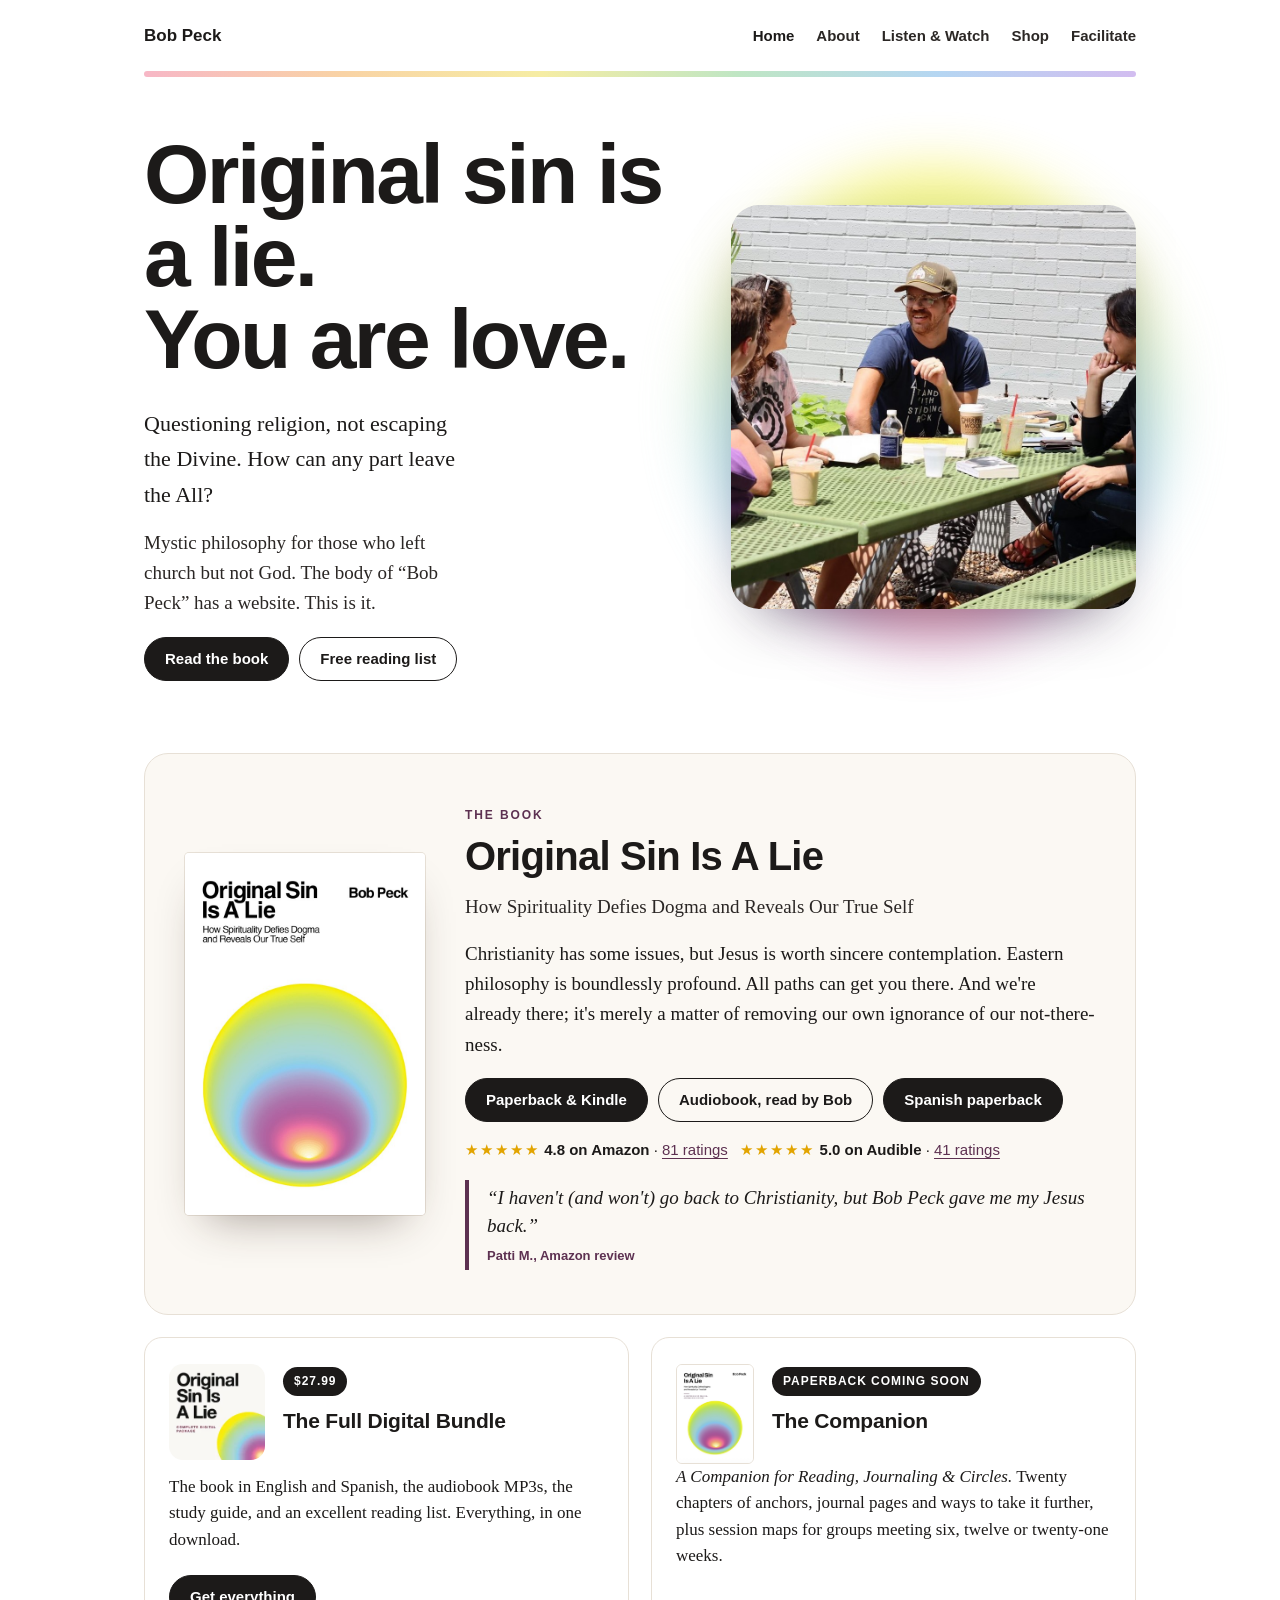
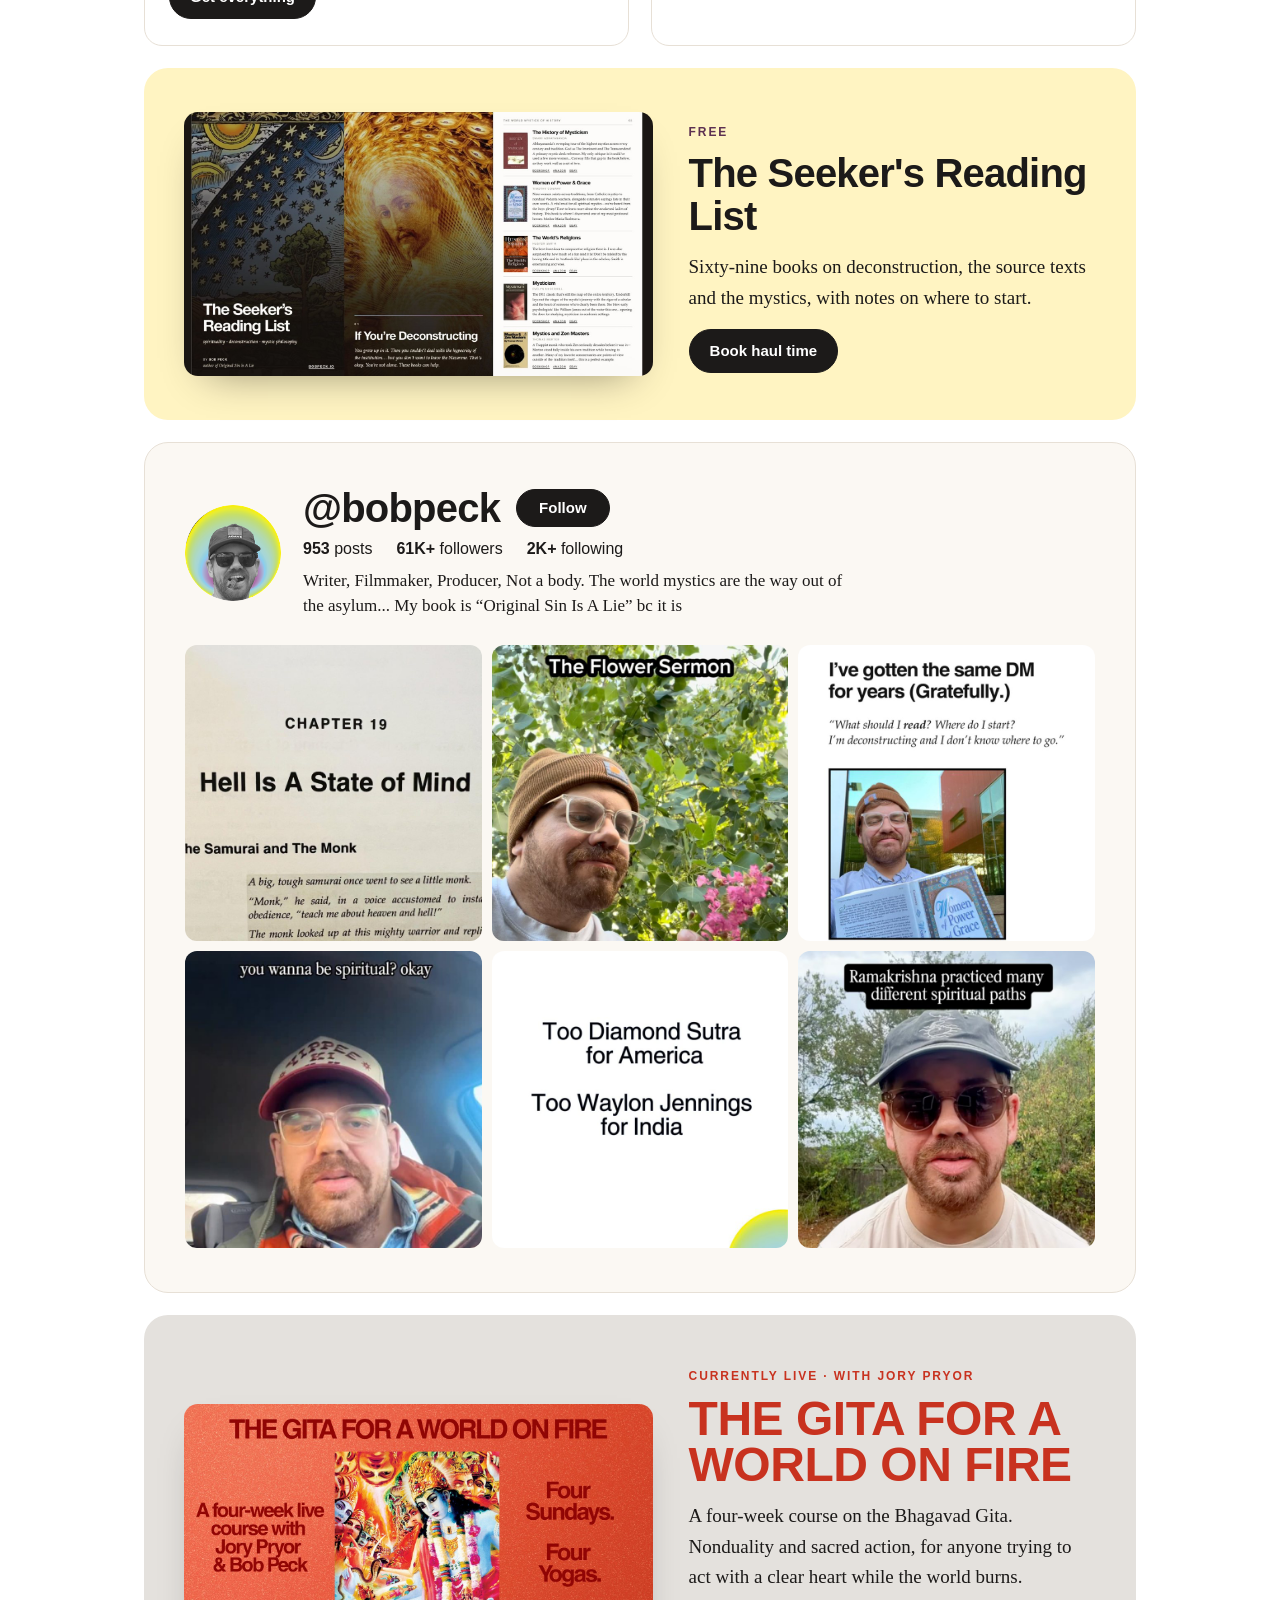
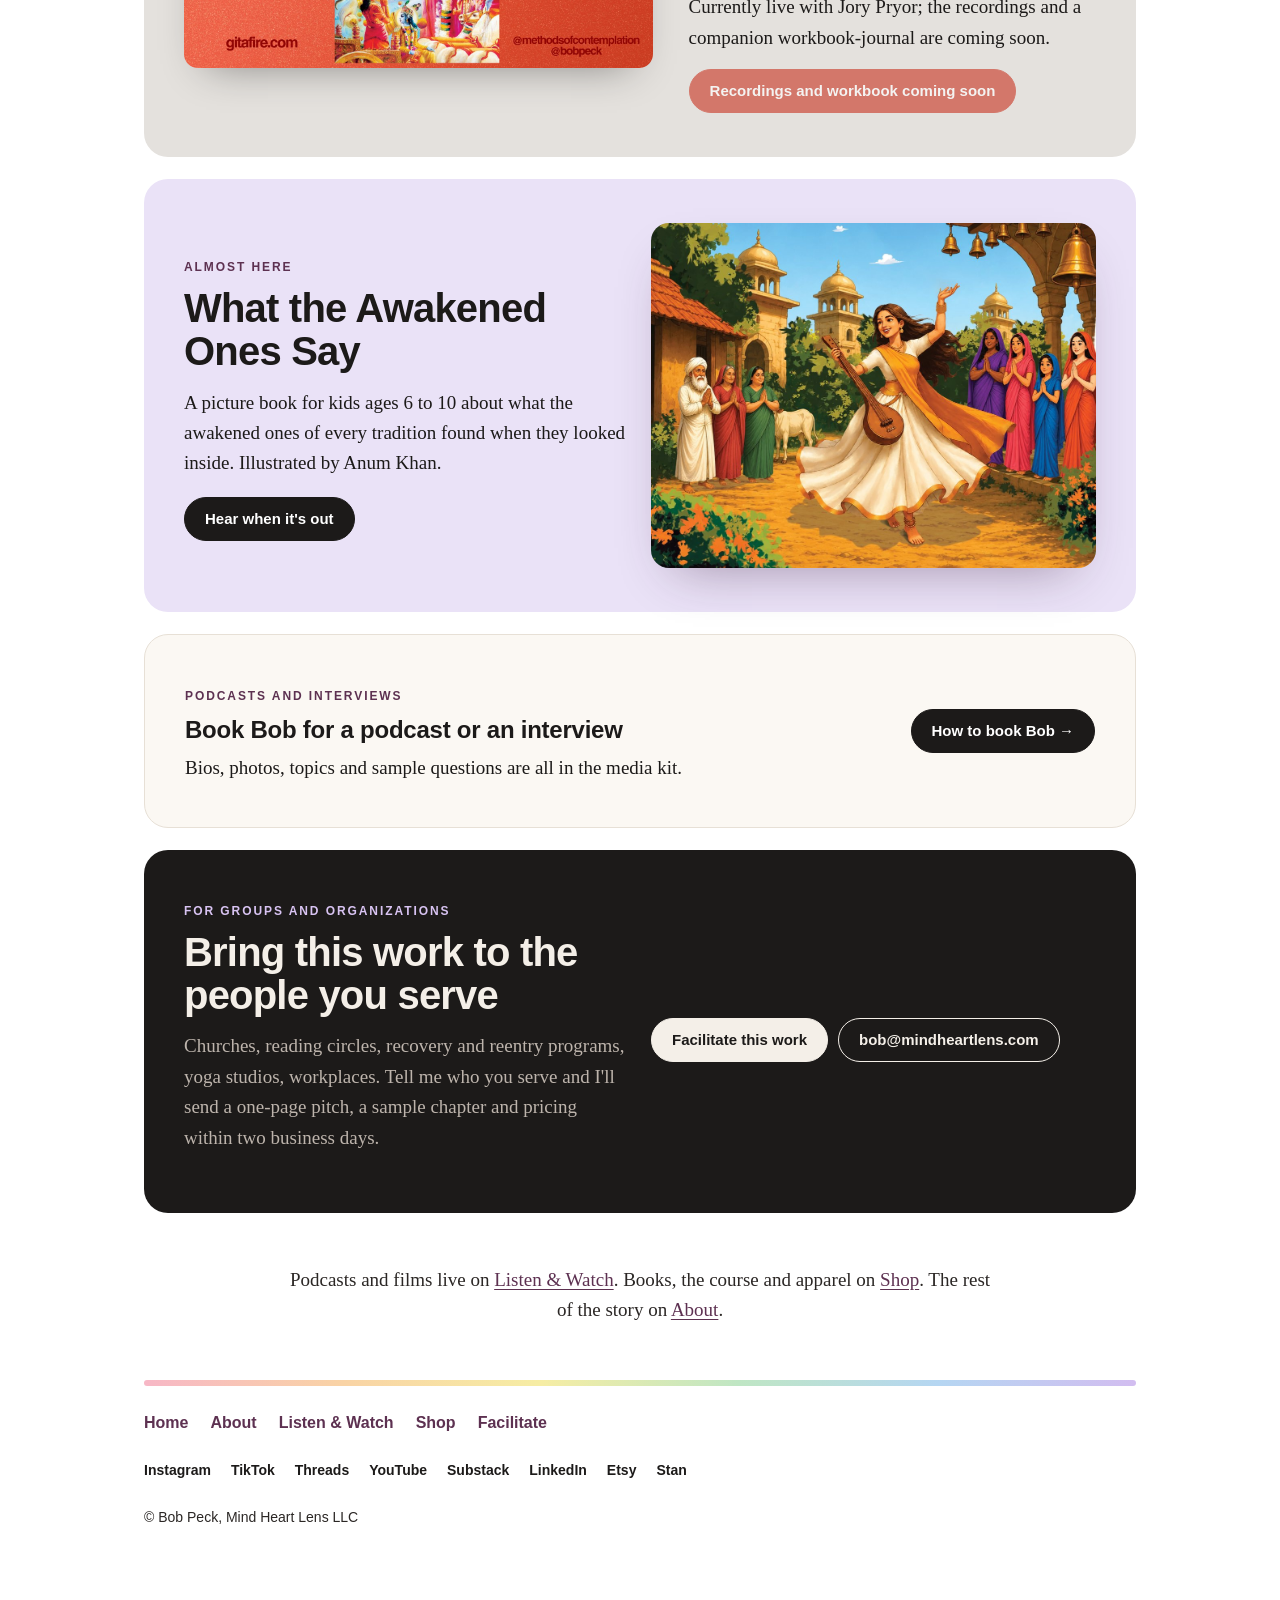
==== index.html @ 0c5ed05b "Add files via upload" ====
<!doctype html>
<html lang="en">
<head>
<meta charset="utf-8">
<meta name="viewport" content="width=device-width, initial-scale=1">
<title>Bob Peck · Writer, filmmaker, mystic philosophy</title>
<meta name="description" content="Bob Peck is a writer, filmmaker and producer focusing on mystic spirituality. Author of Original Sin Is A Lie, plus documentaries, podcasts and a Gita course.">
<meta property="og:type" content="website">
<meta property="og:site_name" content="Bob Peck">
<meta property="og:title" content="Bob Peck · Writer and filmmaker on mystic spirituality">
<meta property="og:description" content="Original sin is a lie. You are love. Author of Original Sin Is A Lie, plus documentaries and podcasts on mystic spirituality.">
<meta property="og:url" content="https://bobpeck.io/">
<meta property="og:image" content="https://bobpeck.io/images/share-card.jpg">
<meta property="og:image:width" content="1200">
<meta property="og:image:height" content="630">
<meta name="twitter:card" content="summary_large_image">
<meta name="theme-color" content="#FFFFFF">
<link rel="icon" href="images/bob.png">
<link rel="stylesheet" href="style.css">
</head>
<body>

<header class="wrap">
  <nav class="nav">
    <a class="brand" href="./">Bob Peck</a>
    <div class="links">
      <a href="" aria-current="page">Home</a>
      <a href="about/">About</a>
      <a href="listen/">Listen &amp; Watch</a>
      <a href="shop/">Shop</a>
      <a href="facilitate/">Facilitate</a>
    </div>
  </nav>
  <div class="aura"></div>
  <div class="hero">
    <div>
      <h1>Original sin is a lie.<br>You are love.</h1>
      <p class="lede">Questioning religion, not escaping the Divine. How can any part leave the All?</p>
      <p class="muted" style="max-width:34ch">Mystic philosophy for those who left church but not God. The body of &ldquo;Bob Peck&rdquo; has a website. This is it.</p>
      <div class="btns">
        <a class="btn solid" href="#book">Read the book</a>
        <a class="btn" href="https://stan.store/bobpeck/p/the-seekers-reading-list-free">Free reading list</a>
      </div>
    </div>
    <figure class="hero-photo">
      <img src="images/bob-patio.jpg" alt="Bob Peck leading a book discussion at an outdoor patio table in Austin">
    </figure>
  </div>
</header>

<main class="wrap">

  <section class="band paper" id="book">
    <div class="split">
      <img class="bookcover" src="images/osial-cover.jpg" alt="Original Sin Is A Lie by Bob Peck, cover">
      <div>
        <span class="label">The book</span>
        <h2>Original Sin Is A Lie</h2>
        <p class="muted">How Spirituality Defies Dogma and Reveals Our True Self</p>
        <p>Christianity has some issues, but Jesus is worth sincere contemplation. Eastern philosophy is boundlessly profound. All paths can get you there. And we're already there; it's merely a matter of removing our own ignorance of our not-there-ness.</p>
        <div class="btns">
          <a class="btn solid" href="https://amzn.to/3WFtHKr">Paperback &amp; Kindle</a>
          <a class="btn" href="https://www.audible.com/pd/Original-Sin-Is-A-Lie-Audiobook/B0BF735TSJ">Audiobook, read by Bob</a>
          <a class="btn solid" href="https://www.amazon.com/dp/B0DRSF41FK">Spanish paperback</a>
        </div>
        <p class="rating"><span class="stars">★★★★★</span> <strong>4.8 on Amazon</strong> · <a href="https://www.amazon.com/product-reviews/B0BCD1YBG8">81 ratings</a> &nbsp; <span class="stars">★★★★★</span> <strong>5.0 on Audible</strong> · <a href="https://www.audible.com/pd/Original-Sin-Is-A-Lie-Audiobook/B0BF735TSJ">41 ratings</a></p>
        <blockquote class="pull">“I haven't (and won't) go back to Christianity, but Bob Peck gave me my Jesus back.”<cite>Patti M., Amazon review</cite></blockquote>
      </div>
    </div>
  </section>

  <section class="grid2" id="go-deeper">
    <div class="card">
      <div class="row">
        <img class="thumb" src="images/bundle.png" alt="">
        <div>
          <span class="tag">$27.99</span>
          <h3>The Full Digital Bundle</h3>
        </div>
      </div>
      <p style="margin-top:14px">The book in English and Spanish, the audiobook MP3s, the study guide, and an excellent reading list. Everything, in one download.</p>
      <div class="btns">
        <a class="btn solid" href="https://stan.store/bobpeck/p/original-sin-is-a-lie-the-full-digital-bundle">Get everything</a>
      </div>
    </div>
    <div class="card">
      <div class="row">
        <img class="thumb" src="images/companion-cover.jpg" alt="Original Sin Is A Lie: A Companion for Reading, Journaling and Circles, cover" style="object-fit:contain;background:#fff;border:1px solid var(--line);width:78px;height:100px;border-radius:6px">
        <div>
          <span class="tag">Paperback coming soon</span>
          <h3>The Companion</h3>
        </div>
      </div>
      <p><em>A Companion for Reading, Journaling &amp; Circles.</em> Twenty chapters of anchors, journal pages and ways to take it further, plus session maps for groups meeting six, twelve or twenty-one weeks.</p>
    </div>
  </section>

  <section class="band yellow" id="free">
    <div class="feature-split">
      <img class="wide-art" src="images/seekers-wide.jpg" alt="Pages from The Seeker's Reading List">
      <div>
        <span class="label">Free</span>
        <h2>The Seeker's Reading List</h2>
        <p>Sixty-nine books on deconstruction, the source texts and the mystics, with notes on where to start.</p>
        <div class="btns" style="margin-top:6px">
          <a class="btn solid" href="https://stan.store/bobpeck/p/the-seekers-reading-list-free">Book haul time</a>
        </div>
      </div>
    </div>
  </section>

  <section class="band paper" id="instagram">
    <div class="ig-head">
      <img class="ig-avatar" src="images/bob-avatar-sm.png" width="96" height="96" alt="Bob Peck's profile picture">
      <div class="ig-info">
        <div class="ig-top">
          <h2>@bobpeck</h2>
          <a class="btn solid" href="https://www.instagram.com/bobpeck" target="_blank" rel="noopener">Follow</a>
        </div>
        <p class="ig-stats"><span><b>953</b> posts</span><span><b>61K+</b> followers</span><span><b>2K+</b> following</span></p>
        <p class="ig-bio">Writer, Filmmaker, Producer, Not a body. The world mystics are the way out of the asylum... My book is &ldquo;Original Sin Is A Lie&rdquo; bc it is</p>
      </div>
    </div>
    <div class="ig-grid">
      <a class="ig-tile" href="https://www.instagram.com/bobpeck/p/C2myuXBNy2j/" target="_blank" rel="noopener"><img src="images/ig-1-hell-state-of-mind.jpg" width="720" height="720" loading="lazy" alt="Chapter 19, Hell Is A State of Mind: the samurai and the monk"></a>
      <a class="ig-tile" href="https://www.instagram.com/bobpeck/reel/Dbn4ELRu6BR/" target="_blank" rel="noopener"><img src="images/ig-2-flower-sermon.jpg" width="720" height="720" loading="lazy" alt="The Flower Sermon, a reel by Bob Peck"></a>
      <a class="ig-tile" href="https://www.instagram.com/bobpeck/p/Ddb1aMMlPTD/" target="_blank" rel="noopener"><img src="images/ig-3-same-dm.jpg" width="720" height="720" loading="lazy" alt="I've gotten the same DM for years: what should I read?"></a>
      <a class="ig-tile" href="https://www.instagram.com/bobpeck/reel/DUELQ3NDqFl/" target="_blank" rel="noopener"><img src="images/ig-4-wanna-be-spiritual.jpg" width="720" height="720" loading="lazy" alt="You wanna be spiritual? Okay, a reel by Bob Peck"></a>
      <a class="ig-tile" href="https://www.instagram.com/bobpeck/p/DYcddXbjRBv/" target="_blank" rel="noopener"><img src="images/ig-5-diamond-sutra.jpg" width="720" height="720" loading="lazy" alt="Too Diamond Sutra for America, too Waylon Jennings for India"></a>
      <a class="ig-tile" href="https://www.instagram.com/bobpeck/reel/Ddjb8rBO34I/" target="_blank" rel="noopener"><img src="images/ig-6-ramakrishna.jpg" width="720" height="720" loading="lazy" alt="Ramakrishna practiced many different spiritual paths"></a>
    </div>
  </section>

  <section class="band gita" id="gita">
    <div class="feature-split">
      <img class="wide-art" src="images/gita-wide.jpg" alt="The Gita for a World on Fire: a four-week live course with Jory Pryor and Bob Peck">
      <div>
        <span class="label">Currently live · with Jory Pryor</span>
        <h2>The Gita for a World on Fire</h2>
        <p>A four-week course on the Bhagavad Gita. Nonduality and sacred action, for anyone trying to act with a clear heart while the world burns. Currently live with Jory Pryor; the recordings and a companion workbook-journal are coming soon.</p>
        <div class="btns" style="margin-top:6px">
          <span class="btn solid" style="cursor:default;opacity:.6">Recordings and workbook coming soon</span>
        </div>
      </div>
    </div>
  </section>

  <section class="band lavender" id="next">
    <div class="grid2" style="align-items:center">
      <div>
        <span class="label">Almost here</span>
        <h2>What the Awakened Ones Say</h2>
        <p>A picture book for kids ages 6 to 10 about what the awakened ones of every tradition found when they looked inside. Illustrated by Anum Khan.</p>
        <div class="btns">
          <a class="btn solid" href="https://bobpeck.substack.com">Hear when it's out</a>
        </div>
      </div>
      <figure class="book-art"><img src="images/mirabai.jpg" alt="Illustration of the mystic poet Mirabai dancing with her tanpura as villagers look on" loading="lazy"></figure>
    </div>
  </section>




  <section class="band paper" id="book-bob">
    <div class="row" style="justify-content:space-between;align-items:center;flex-wrap:wrap;gap:18px">
      <div style="flex:1;min-width:240px">
        <span class="label">Podcasts and interviews</span>
        <h3 style="font-size:24px">Book Bob for a podcast or an interview</h3>
        <p style="margin:0">Bios, photos, topics and sample questions are all in the media kit.</p>
      </div>
      <a class="btn solid" href="media-kit/" style="margin:0">How to book Bob &rarr;</a>
    </div>
  </section>

  <section class="band ink" id="license">
    <div class="grid2" style="align-items:center">
      <div>
        <span class="label">For groups and organizations</span>
        <h2>Bring this work to the people you serve</h2>
        <p class="muted">Churches, reading circles, recovery and reentry programs, yoga studios, workplaces. Tell me who you serve and I'll send a one-page pitch, a sample chapter and pricing within two business days.</p>
      </div>
      <div class="btns" style="justify-content:flex-start">
        <a class="btn solid" href="facilitate/">Facilitate this work</a>
        <a class="btn" href="mailto:bob@mindheartlens.com">bob@mindheartlens.com</a>
      </div>
    </div>
  </section>

  <section class="wrap narrow" style="text-align:center;padding:30px 0 10px">
    <p class="muted" style="margin:0">Podcasts and films live on <a href="listen/">Listen &amp; Watch</a>. Books, the course and apparel on <a href="shop/">Shop</a>. The rest of the story on <a href="about/">About</a>.</p>
  </section>

</main>

<footer class="wrap foot">
  <div class="aura"></div>
  <nav class="footnav">
    <a href="./">Home</a>
    <a href="about/">About</a>
    <a href="listen/">Listen &amp; Watch</a>
    <a href="shop/">Shop</a>
    <a href="facilitate/">Facilitate</a>
  </nav>
  <div class="social">
    <a href="https://www.instagram.com/bobpeck">Instagram</a>
    <a href="https://www.tiktok.com/@iambobpeck">TikTok</a>
    <a href="https://www.threads.net/@bobpeck">Threads</a>
    <a href="https://youtube.com/@iambobpeck">YouTube</a>
    <a href="https://bobpeck.substack.com">Substack</a>
    <a href="https://linkedin.com/in/bobpeckiv">LinkedIn</a>
    <a href="https://www.etsy.com/shop/KarmicReliefShop">Etsy</a>
    <a href="https://stan.store/bobpeck">Stan</a>
  </div>
  <p>© Bob Peck, Mind Heart Lens LLC</p>
</footer>

</body>
</html>
---- style.css ----
:root{
  --white:#FFFFFF;
  --paper:#FBF8F3;
  --ink:#1C1A19;
  --soft:#2B2725;
  --line:#E7E0D6;
  --plum:#5D3151;
  --yellow:#FFF4C2;
  --seafoam:#DDF3EE;
  --blue:#DCE8FB;
  --blush:#FBE3EE;
  --lavender:#EAE2F7;
  --aura:linear-gradient(90deg,#F7B7C6 0%,#F9D3A5 20%,#F6EDA4 40%,#BFE6C4 60%,#B5D6F2 80%,#D2BDF0 100%);
  --sans:"Helvetica Neue",Helvetica,Arial,sans-serif;
  --serif:Palatino,"Palatino Linotype","Book Antiqua",Georgia,serif;
}
*{box-sizing:border-box}
html{-webkit-text-size-adjust:100%}
body{margin:0;background:var(--white);color:var(--ink);font-family:var(--serif);font-size:19px;line-height:1.6}
img{max-width:100%;display:block}
a{color:var(--plum);text-underline-offset:3px;text-decoration-thickness:1px}
a:hover{text-decoration-thickness:2px}
h1,h2,h3,.label,.btn,.nav,.foot{font-family:var(--sans)}
h1{font-weight:700;font-size:clamp(44px,10vw,84px);line-height:.98;letter-spacing:-.03em;margin:0}
h2{font-weight:700;font-size:clamp(28px,5.6vw,40px);line-height:1.08;letter-spacing:-.02em;margin:0 0 14px}
h3{font-weight:700;font-size:21px;line-height:1.2;letter-spacing:-.01em;margin:0 0 8px}
p{margin:0 0 16px}
.label{display:inline-block;font-size:12px;font-weight:700;letter-spacing:.16em;text-transform:uppercase;color:var(--plum);margin-bottom:10px}
.muted{color:var(--soft)}
.small{font-size:15px}
.wrap{max-width:1040px;margin:0 auto;padding-left:24px;padding-right:24px}
.narrow{max-width:720px}

/* nav */
.nav{display:flex;justify-content:space-between;align-items:center;gap:16px;padding-top:22px;padding-bottom:22px;font-size:15px;font-weight:700}
.nav a{color:var(--ink);text-decoration:none}
.nav .links{display:flex;gap:22px;flex-wrap:wrap;justify-content:flex-end}
.nav .links a{color:var(--soft)}
.nav .links a:hover,.nav .links a[aria-current]{color:var(--ink)}
.aura{height:6px;background:var(--aura);border-radius:3px}

/* hero */
.hero{display:grid;grid-template-columns:1.15fr .85fr;gap:40px;align-items:center;padding-top:56px;padding-bottom:72px}
.hero .lede{font-size:22px;margin-top:26px;max-width:30ch}
.orb-wrap{position:relative;width:100%;max-width:420px;aspect-ratio:1;justify-self:center;display:grid;place-items:center}
.orb{position:absolute;inset:0;border-radius:50%;
  background:radial-gradient(circle at 50% 76%,#FFFBEA 0%,#FBD9A0 6%,#EE7FA6 15%,#B262A3 27%,#8FCDEE 43%,#A9DACB 57%,#C9E08E 69%,#F5EC1C 80%);
  box-shadow:inset 0 0 18px 4px #F5EC1C;animation:breathe 9s ease-in-out infinite}
.orb-wrap .me{position:relative;width:62%;border-radius:50%;box-shadow:0 18px 50px -18px rgba(60,20,60,.45)}
@keyframes breathe{0%,100%{transform:scale(1);opacity:.95}50%{transform:scale(1.04);opacity:1}}
@media (prefers-reduced-motion:reduce){.orb{animation:none}}

/* program poster: Gita */
.band.gita{background:#E4E1DD}
.band.gita h2{color:#C8321F;text-transform:uppercase;letter-spacing:-.01em;font-size:clamp(30px,6vw,48px);line-height:.95}
.band.gita .label{color:#C8321F}
.band.gita .btn.solid{background:#C8321F;border-color:#C8321F}
.band.gita .btn.solid:hover{background:#1C1A19;border-color:#1C1A19}
.thumb{width:96px;height:96px;border-radius:14px;flex:none;object-fit:cover}
.row{display:flex;gap:18px;align-items:flex-start}
.poster{width:100%;max-width:220px;border-radius:16px;box-shadow:0 18px 40px -20px rgba(0,0,0,.45)}

/* bands */
.band{border-radius:24px;padding:44px 40px;margin-bottom:22px}
.band.yellow{background:var(--yellow)}
.band.seafoam{background:var(--seafoam)}
.band.blue{background:var(--blue)}
.band.blush{background:var(--blush)}
.band.lavender{background:var(--lavender)}
.band.paper{background:var(--paper);border:1px solid var(--line)}
.band.ink{background:var(--ink);color:#F4EFE8}
.band.ink .label{color:#D8C3F2}
.band.ink a{color:#F4EFE8}
.band.ink .muted{color:#BDB4AC}
section{margin-bottom:22px}

.split{display:grid;grid-template-columns:240px 1fr;gap:40px;align-items:center}
.cover{aspect-ratio:2/3;border-radius:4px 12px 12px 4px;background:var(--white);position:relative;overflow:hidden;padding:22px 18px;display:flex;flex-direction:column;justify-content:space-between;box-shadow:0 22px 44px -22px rgba(50,30,20,.45)}
.cover::before{content:"";position:absolute;width:150%;aspect-ratio:1;left:-25%;top:30%;background:radial-gradient(circle,#FBD7A8 0%,#F6A9C4 28%,#C9A6EE 50%,rgba(157,195,240,0) 70%);filter:blur(6px)}
.cover span{position:relative;font-family:var(--sans)}
.cover .t{font-weight:700;font-size:26px;line-height:1.02;letter-spacing:-.01em}
.cover .a{font-size:11px;font-weight:700;letter-spacing:.16em;text-transform:uppercase}
.cover.plum{background:var(--plum);color:#fff}
.cover.plum::before{opacity:.75}

.grid2{display:grid;grid-template-columns:1fr 1fr;gap:22px}
.grid3{display:grid;grid-template-columns:repeat(3,1fr);gap:18px}
.card{background:var(--white);border-radius:18px;padding:26px 24px;display:flex;flex-direction:column;border:1px solid var(--line)}
.card p{font-size:17px;line-height:1.55;color:var(--soft)}
.card .btns{margin-top:auto;padding-top:6px}
a.card{color:var(--ink);text-decoration:none;transition:transform .15s ease,border-color .15s ease}
a.card:hover{transform:translateY(-2px);border-color:var(--plum)}
.band .card{border-color:transparent}

.btns{display:flex;flex-wrap:wrap;gap:10px;margin-top:18px}
.btn{display:inline-block;padding:12px 20px;border-radius:999px;font-size:15px;font-weight:700;text-decoration:none;border:1.5px solid var(--ink);color:var(--ink);background:transparent;line-height:1.2}
.btn.solid{background:var(--ink);color:var(--white)}
.btn:hover{background:var(--plum);border-color:var(--plum);color:var(--white)}
.band.ink .btn{border-color:#F4EFE8;color:#F4EFE8}
.band.ink .btn.solid{background:#F4EFE8;color:var(--ink)}
.band.ink .btn:hover{background:#D8C3F2;border-color:#D8C3F2;color:var(--ink)}

.tag{display:inline-block;align-self:flex-start;font-family:var(--sans);font-size:12px;font-weight:700;letter-spacing:.08em;text-transform:uppercase;background:var(--ink);color:var(--white);border-radius:999px;padding:5px 11px;margin-bottom:12px}

/* lists */
.list{list-style:none;margin:0;padding:0}
.list li{padding:16px 0;border-top:1px solid var(--line)}
.list li:first-child{border-top:0}
.list a{font-family:var(--sans);font-weight:700;text-decoration:none;color:var(--ink)}
.list a:hover{color:var(--plum)}
.list span{display:block;font-size:16px;color:var(--soft)}

.quote{font-size:clamp(22px,4vw,28px);line-height:1.35;font-style:italic;margin:0}

.copybox{background:var(--white);border:1px solid var(--line);border-radius:14px;padding:20px 22px;margin-bottom:14px}
.copybox .label{margin-bottom:6px}
.copybox p{margin:0;font-size:17px}

/* footer */
.foot{padding-top:44px;padding-bottom:64px;font-size:14px;color:var(--soft)}
.foot .social{display:flex;flex-wrap:wrap;gap:8px 20px;margin:24px 0;font-weight:700}
.foot .social a{color:var(--ink);text-decoration:none}
.foot .social a:hover{color:var(--plum)}
.foot p{margin:0 0 8px}

@media (max-width:860px){
  .grid3{grid-template-columns:1fr 1fr}
}
@media (max-width:640px){
  body{font-size:18px}
  .wrap{padding-left:16px;padding-right:16px}
  .nav{flex-direction:column;align-items:flex-start;gap:10px}
  .nav .links{justify-content:flex-start;gap:16px}
  .hero{grid-template-columns:1fr;padding-top:24px;padding-bottom:40px;gap:28px}
  .hero .orb-wrap{max-width:280px;order:-1}
  .band{padding:30px 20px;border-radius:20px}
  .split{grid-template-columns:1fr;gap:26px}
  .split .cover{width:60%;max-width:220px}
  .grid2,.grid3{grid-template-columns:1fr}
  .btn{flex:1 1 auto;text-align:center}
}

/* dark gradient bands */
.band.night{background:linear-gradient(135deg,#17152E 0%,#2D1D45 50%,#5D3151 100%);color:#F4EFE8}
.band.dusk{background:linear-gradient(135deg,#0F2B33 0%,#1F3F5A 55%,#3E3A6E 100%);color:#F4EFE8}
.band.night .label,.band.dusk .label{color:#F2D7A6}
.band.night .muted,.band.dusk .muted{color:#C9C0D6}
.band.night a:not(.btn),.band.dusk a:not(.btn){color:#F4EFE8}
.band.night .btn,.band.dusk .btn{border-color:#F4EFE8;color:#F4EFE8}
.band.night .btn.solid,.band.dusk .btn.solid{background:#F4EFE8;color:#17152E}
.band.night .btn:hover,.band.dusk .btn:hover{background:#F2D7A6;border-color:#F2D7A6;color:#17152E}
.band.night .card,.band.dusk .card{background:rgba(255,255,255,.07);border-color:rgba(255,255,255,.12);color:#F4EFE8}
.band.night .card p,.band.dusk .card p{color:#C9C0D6}
.band.night .list li,.band.dusk .list li{border-color:rgba(255,255,255,.14)}
.band.night .list a,.band.dusk .list a{color:#F4EFE8}
.band.night .list span,.band.dusk .list span{color:#C9C0D6}
.band.night .tag,.band.dusk .tag{background:#F2D7A6;color:#17152E}

/* embeds */
.embed{border-radius:14px;overflow:hidden;background:rgba(0,0,0,.25)}
.embed iframe{display:block;width:100%;border:0}
.video{aspect-ratio:16/9}
.video iframe{height:100%}

.bookcover{width:100%;border-radius:4px;box-shadow:0 22px 44px -22px rgba(50,30,20,.45),0 0 0 1px #E7E0D6}
@media (max-width:640px){.split .bookcover{width:60%;max-width:220px}}

/* product + post cards */
.card.product img,.card.post img{width:100%;aspect-ratio:1;object-fit:cover;border-radius:12px;margin-bottom:14px;background:#f3efe9}
.card.post img{aspect-ratio:16/10}
.card.post .post-orb{width:100%;aspect-ratio:16/10;border-radius:12px;margin-bottom:14px;background:radial-gradient(circle at 50% 76%,#FFFBEA 0%,#FBD9A0 6%,#EE7FA6 15%,#B262A3 27%,#8FCDEE 43%,#A9DACB 57%,#C9E08E 69%,#F5EC1C 80%)}
.card.product h3,.card.post h3{margin:6px 0 4px}
.card.product p{margin:0;font-size:15px}

/* photos */
.hero-photo{margin:0;position:relative;justify-self:center;width:100%;max-width:470px}
.hero-photo::before{content:"";position:absolute;inset:-7%;z-index:-1;border-radius:50%;filter:blur(30px);opacity:.75;background:radial-gradient(circle at 50% 76%,#FFFBEA 0%,#FBD9A0 6%,#EE7FA6 15%,#B262A3 27%,#8FCDEE 43%,#A9DACB 57%,#C9E08E 69%,#F5EC1C 80%)}
.hero-photo img{width:100%;aspect-ratio:1;object-fit:cover;border-radius:28px;box-shadow:0 26px 60px -26px rgba(40,20,40,.5)}
.about-head{display:grid;grid-template-columns:1fr 300px;gap:40px;align-items:center;padding:48px 0}
.about-head .portrait{width:100%;aspect-ratio:4/5;object-fit:cover;border-radius:24px;box-shadow:0 22px 50px -24px rgba(40,20,40,.45)}
.wide-photo{margin:26px 0 0}
.wide-photo img{width:100%;aspect-ratio:16/9;object-fit:cover;object-position:65% 40%;border-radius:16px}
.wide-photo figcaption{font-family:var(--sans);font-size:13px;color:var(--soft);margin-top:8px}
.stills{display:grid;grid-template-columns:repeat(3,1fr);gap:12px;margin-top:22px}
.stills img{width:100%;aspect-ratio:3/2;object-fit:cover;border-radius:12px}
@media (max-width:640px){
  .hero .hero-photo{max-width:340px}
  .about-head{grid-template-columns:1fr;gap:22px;padding:32px 0}
  .about-head .portrait{max-width:260px;order:-1}
  .stills{grid-template-columns:1fr 1fr}
  .stills img:last-child{grid-column:1 / -1}
}

.card.film img{width:100%;aspect-ratio:16/10;object-fit:cover;border-radius:10px;margin-bottom:14px}
.book-art{margin:0}
.book-art img{width:100%;border-radius:18px;box-shadow:0 22px 50px -24px rgba(60,30,60,.45)}

.about-head:has(.portrait.wide){grid-template-columns:1fr 1.1fr}
.about-head .portrait.wide{aspect-ratio:3/2}
@media (max-width:640px){.about-head .portrait.wide{max-width:100%}}

/* ---- v4: page heads, nav, media kit ---- */
.page-head{padding:52px 0 40px}
.h1-page{font-size:clamp(36px,7vw,60px)}
.nav .brand{font-size:17px;color:var(--ink)}
.mk-top{display:grid;grid-template-columns:280px 1fr;gap:36px;align-items:start}
.mk-photo{width:100%;aspect-ratio:4/5;object-fit:cover;border-radius:20px}
.facts{display:grid;grid-template-columns:110px 1fr;gap:10px 18px;margin:0 0 6px;font-size:17px}
.facts dt{font-family:var(--sans);font-weight:700;font-size:12px;letter-spacing:.12em;text-transform:uppercase;color:var(--plum);padding-top:4px}
.facts dd{margin:0}
.copyrow{display:flex;justify-content:space-between;align-items:center}
.copy{font-family:var(--sans);font-size:13px;font-weight:700;border:1.5px solid var(--ink);background:#fff;border-radius:999px;padding:6px 14px;cursor:pointer}
.copy:hover{background:var(--plum);border-color:var(--plum);color:#fff}
button.btn{cursor:pointer;font-family:var(--sans)}
.qs{margin:0;padding-left:22px}
.qs li{padding:8px 0;border-top:1px solid rgba(0,0,0,.08)}
.qs li:first-child{border-top:0}
.dl-grid{display:grid;grid-template-columns:repeat(4,1fr);gap:16px;margin-top:20px}
.dl{display:block;text-decoration:none;color:var(--ink);font-family:var(--sans);font-size:14px;font-weight:700}
.dl img{width:100%;aspect-ratio:1;object-fit:cover;border-radius:12px;margin-bottom:8px;border:1px solid var(--line)}
.dl span::after{content:" ↓"}

@media (max-width:640px){
  /* nav: brand on its own line, links in one swipeable row */
  .nav{flex-direction:column;align-items:stretch;gap:10px;padding-top:16px;padding-bottom:14px}
  .nav .links{flex-wrap:nowrap;overflow-x:auto;gap:18px;font-size:14px;-webkit-overflow-scrolling:touch;scrollbar-width:none;padding-bottom:2px}
  .nav .links::-webkit-scrollbar{display:none}
  .nav .links a{white-space:nowrap}
  h1{font-size:40px}
  .h1-page{font-size:34px}
  .page-head{padding:30px 0 24px}
  .hero{padding-top:22px;padding-bottom:30px;gap:22px}
  .hero .lede{font-size:19px;margin-top:18px}
  .band{padding:26px 18px;margin-bottom:16px}
  h2{font-size:26px}
  .btns{gap:8px}
  .btn{padding:12px 16px;font-size:14px}
  .row{gap:14px}
  .thumb{width:72px;height:72px}
  .band .row .thumb[style*="132px"]{width:88px !important;height:88px !important}
  .split .bookcover{width:55%;max-width:200px;margin:0 auto}
  .grid2,.grid3{gap:14px}
  .card{padding:20px 18px}
  .mk-top{grid-template-columns:1fr;gap:20px}
  .mk-photo{max-width:220px}
  .facts{grid-template-columns:1fr;gap:2px}
  .facts dd{margin-bottom:10px}
  .dl-grid{grid-template-columns:1fr 1fr}
  .embed iframe[height="352"]{height:300px}
  .foot .social{gap:8px 16px}
}

@media print{
  .nav,.aura,.foot,.btns,.copy,#mk-contact{display:none !important}
  .band{background:#fff !important;color:#000 !important;border:0;padding:12px 0;break-inside:avoid}
  body{font-size:12pt}
  .dl-grid{grid-template-columns:repeat(4,1fr)}
}
@media (max-width:640px){
  .about-head,.about-head:has(.portrait.wide){grid-template-columns:1fr}
  .about-head .portrait,.about-head .portrait.wide{order:0;max-width:100%;aspect-ratio:3/2}
}

.lead-photo{margin:0 0 22px}
.lead-photo img{width:100%;aspect-ratio:21/9;object-fit:cover;object-position:35% 40%;border-radius:24px}
.split.split-lg{grid-template-columns:340px 1fr;gap:48px}
@media (max-width:640px){
  .lead-photo img{aspect-ratio:4/3;object-position:30% 40%;border-radius:18px}
  .split.split-lg{grid-template-columns:1fr;gap:24px}
  .split.split-lg .bookcover{width:75%;max-width:280px}
}

/* v5 */
.feature-split{display:grid;grid-template-columns:1.15fr 1fr;gap:36px;align-items:center}
.wide-art{width:100%;border-radius:14px;box-shadow:0 18px 40px -22px rgba(0,0,0,.45)}
.portrait-fig{margin:0}
.portrait-fig figcaption{font-family:var(--sans);font-size:13px;color:var(--soft);margin-top:8px}
.card p{color:var(--ink)}
@media (max-width:640px){
  .feature-split{grid-template-columns:1fr;gap:20px}
}

.list.card{padding:6px 26px}
@media (max-width:640px){.list.card{padding:4px 20px}}

.mk-photo{object-position:62% 30%}
.dl-grid{grid-template-columns:repeat(5,1fr)}
@media (max-width:640px){.dl-grid{grid-template-columns:1fr 1fr}}
.mk-top{grid-template-columns:1.1fr 1fr;align-items:center}
.mk-top .mk-photo{order:2;aspect-ratio:4/3;object-position:62% 35%}
@media (max-width:640px){.mk-top{grid-template-columns:1fr}.mk-top .mk-photo{order:-1;max-width:100%}}

.mk-top .mk-photo{aspect-ratio:1/1;object-position:40% 30%}

.thumbs{display:grid;grid-template-columns:repeat(3,1fr);gap:16px;margin-top:26px}
.thumbcard{display:block;text-decoration:none;color:var(--ink);font-family:var(--sans)}
.thumbcard img{width:100%;aspect-ratio:16/9;object-fit:cover;border-radius:12px;margin-bottom:8px;transition:transform .15s}
.thumbcard:hover img{transform:translateY(-2px)}
.thumbcard strong{display:block;font-size:15px}
.thumbcard span{display:block;font-size:14px;color:var(--soft)}
@media (max-width:860px){.thumbs{grid-template-columns:1fr 1fr}}
@media (max-width:640px){.thumbs{grid-template-columns:1fr}}

#guest .thumbcard{cursor:pointer}

.avatar{width:72px;height:72px;border-radius:50%;flex:none}
.card-cta{margin-top:auto;align-self:flex-start}
#more .card p{margin-bottom:18px}
#more .card{border-color:var(--line)}
#more .card:hover .btn{background:var(--plum);border-color:var(--plum)}
.dl-grid{grid-template-columns:repeat(6,1fr)}
@media (max-width:860px){.dl-grid{grid-template-columns:repeat(3,1fr)}}
@media (max-width:640px){.dl-grid{grid-template-columns:1fr 1fr}#book-bob .btn{width:100%}}

.footnav{display:flex;flex-wrap:wrap;gap:8px 22px;margin:24px 0 0;font-family:var(--sans);font-weight:700;font-size:16px}
.footnav a{color:var(--plum);text-decoration:none}
.footnav a:hover{text-decoration:underline}

.rating{font-family:var(--sans);font-size:15px;margin:16px 0 0}
.rating .stars{color:#E2A400;letter-spacing:2px}
.pull{margin:18px 0 0;padding:4px 0 4px 18px;border-left:4px solid var(--plum);font-style:italic;font-size:19px;line-height:1.45}
.pull cite{display:block;margin-top:8px;font-style:normal;font-family:var(--sans);font-size:13px;font-weight:700;color:var(--plum)}
.card.review p{font-style:italic;font-size:18px;line-height:1.5;color:var(--ink)}
.card.review cite{margin-top:auto;font-style:normal;font-family:var(--sans);font-size:13px;font-weight:700;color:var(--plum)}

a.card.review{text-decoration:none}
.pull cite a{color:var(--plum)}

/* instagram profile + hand-picked grid */
.ig-head{display:flex;gap:22px;align-items:center;margin-bottom:26px}
.ig-avatar{width:96px;height:96px;border-radius:50%;flex:none;object-fit:cover}
.ig-info{min-width:0}
.ig-top{display:flex;align-items:center;gap:16px;flex-wrap:wrap;margin-bottom:6px}
.ig-top h2{margin:0}
.ig-top .btn{padding:9px 22px}
.ig-stats{display:flex;flex-wrap:wrap;gap:6px 24px;margin:0 0 8px;font-family:var(--sans);font-size:16px}
.ig-stats b{font-weight:700}
.ig-bio{margin:0;font-size:17px;line-height:1.45;max-width:560px}
.ig-grid{display:grid;grid-template-columns:repeat(3,1fr);gap:10px}
.ig-tile{display:block;border-radius:12px;overflow:hidden;aspect-ratio:1/1;background:var(--line)}
.ig-tile img{width:100%;height:100%;object-fit:cover;transition:transform .25s ease}
.ig-tile:hover img,.ig-tile:focus-visible img{transform:scale(1.04)}
@media (max-width:640px){
  .ig-head{align-items:flex-start;gap:16px}
  .ig-avatar{width:72px;height:72px}
  .ig-grid{gap:6px}
  .ig-tile{border-radius:8px}
}
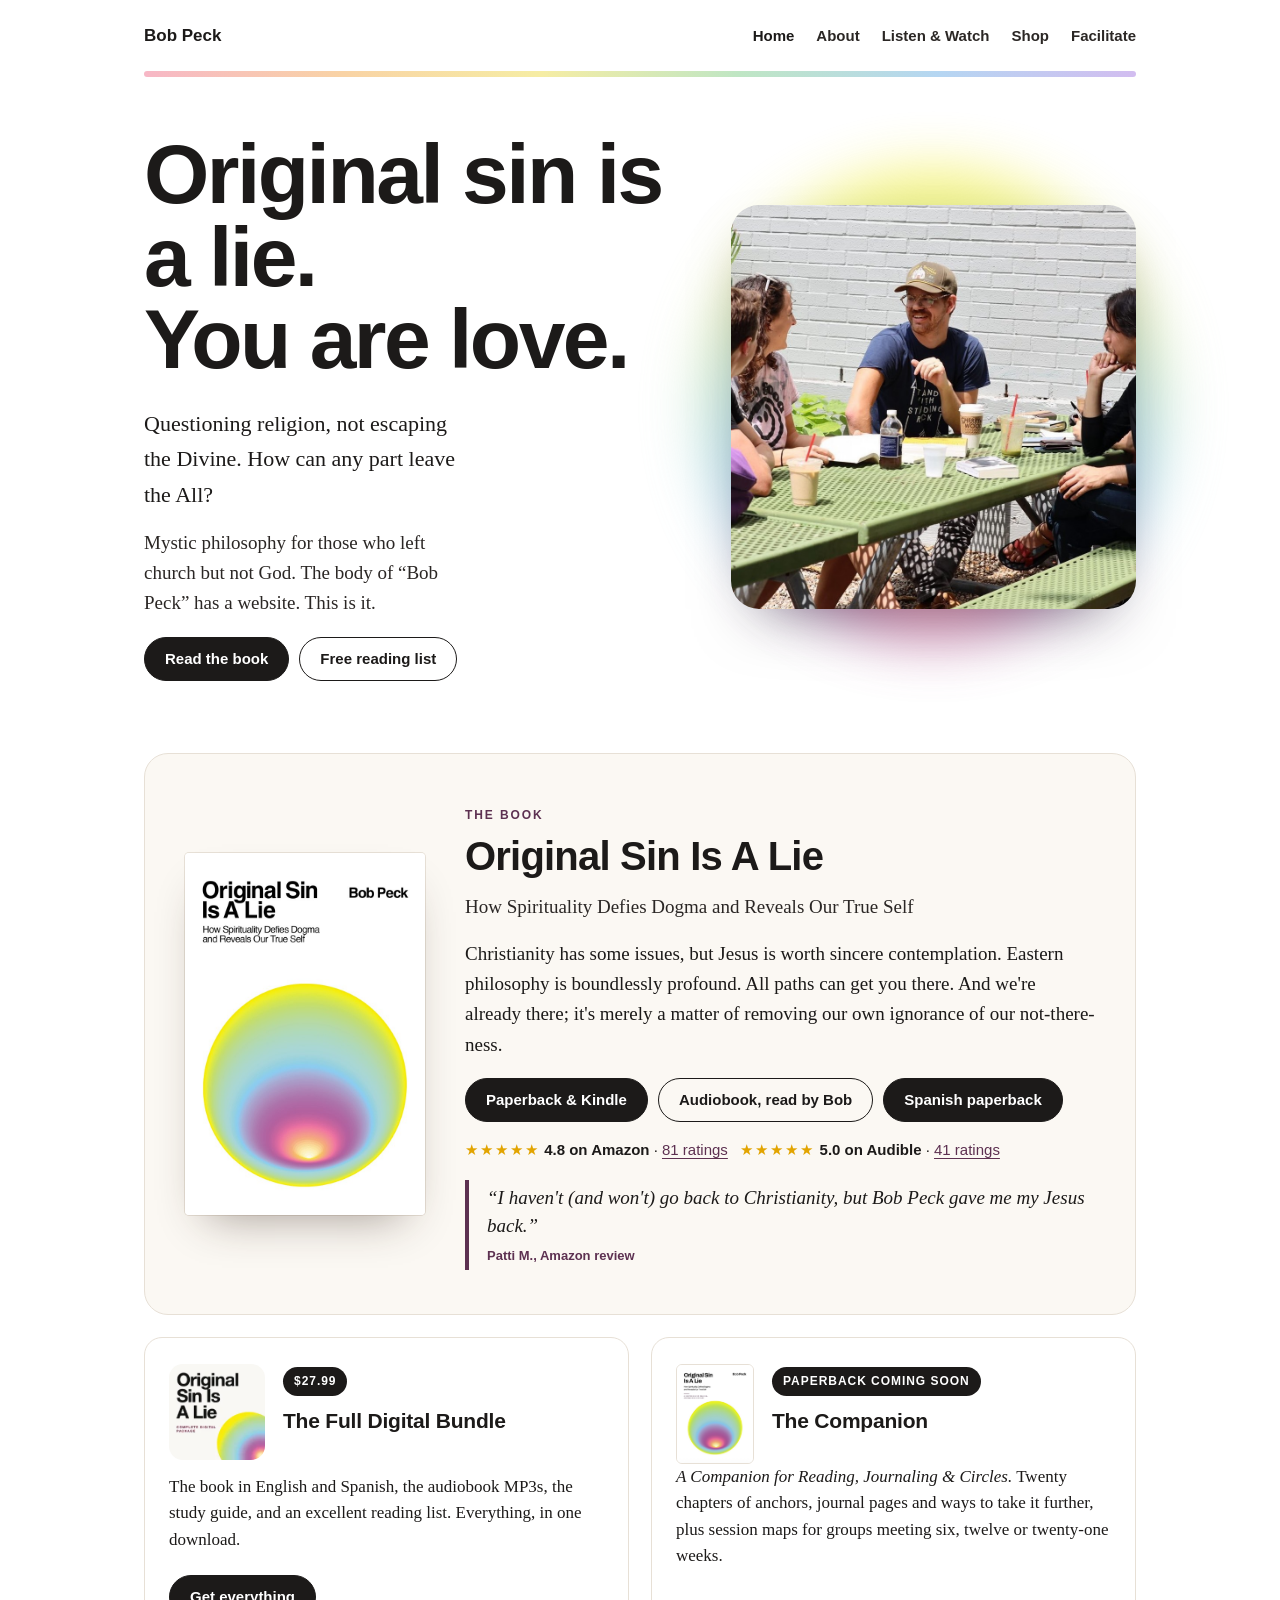
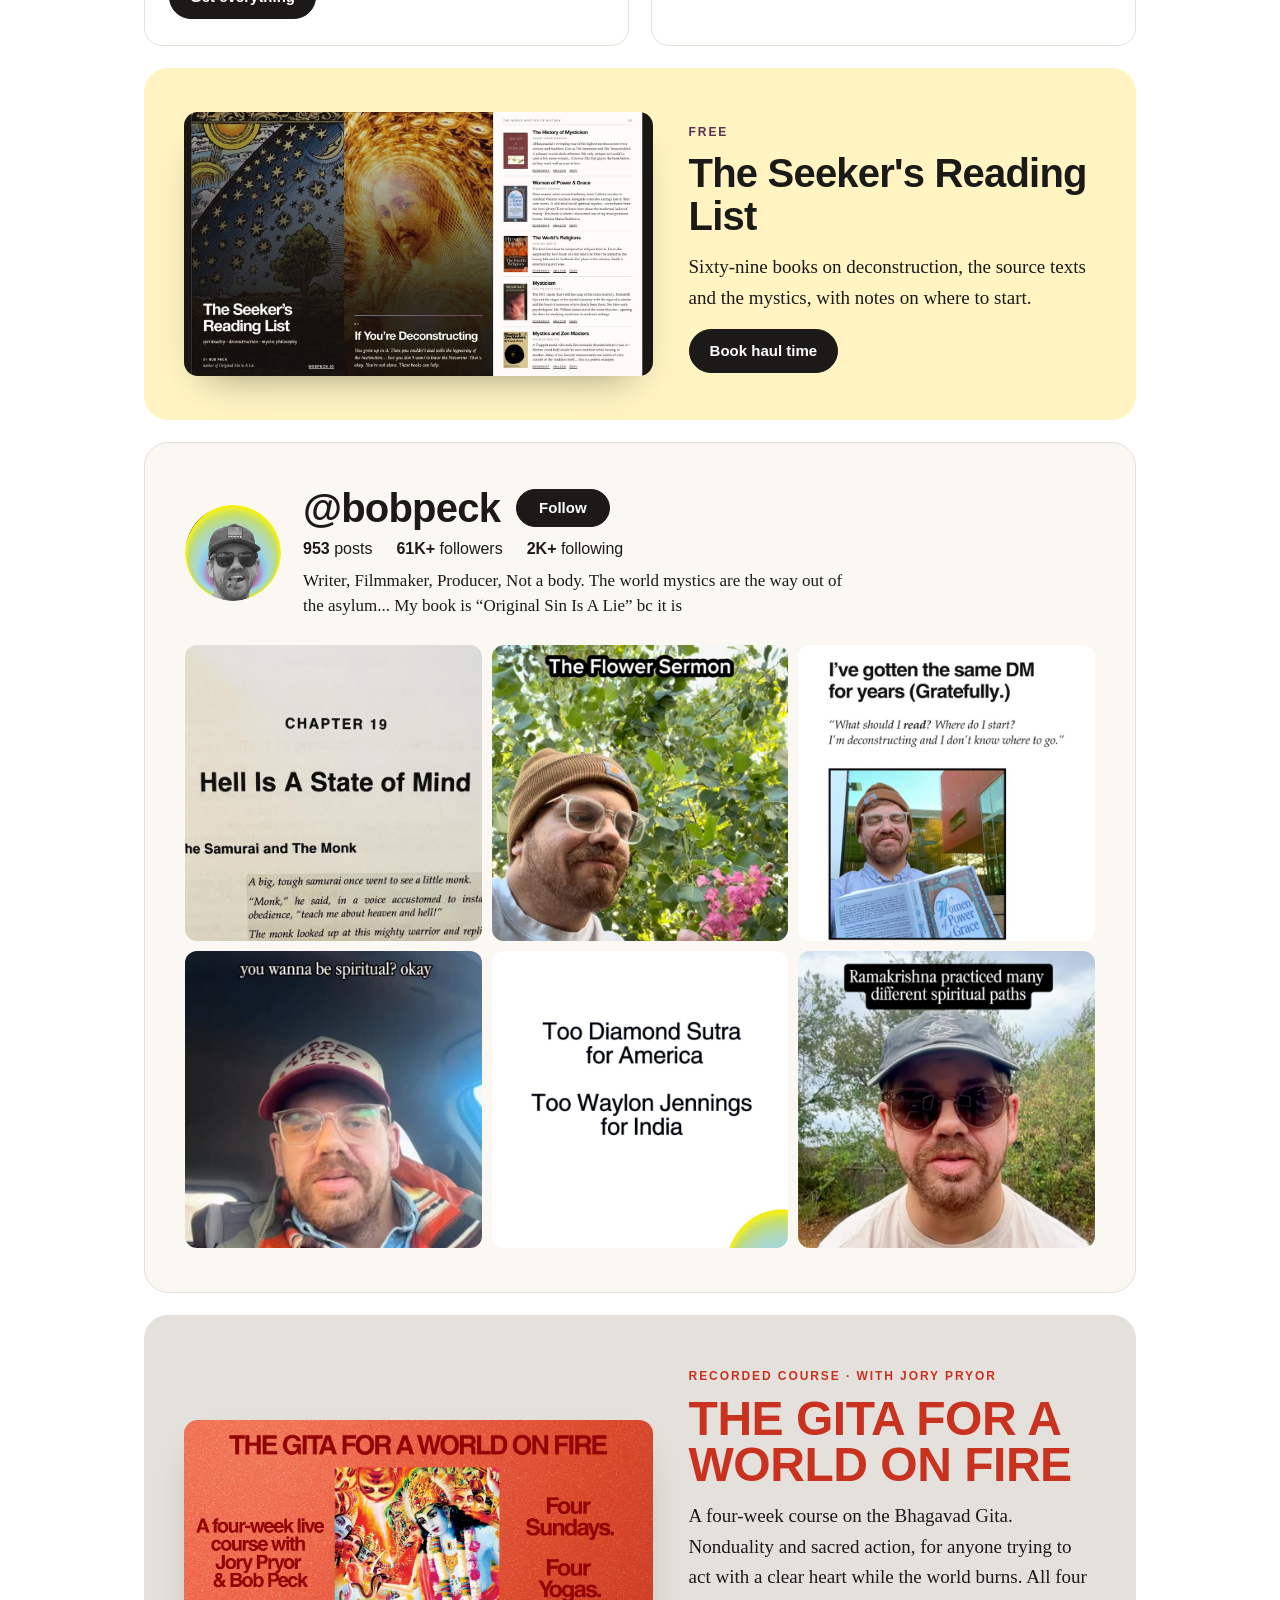
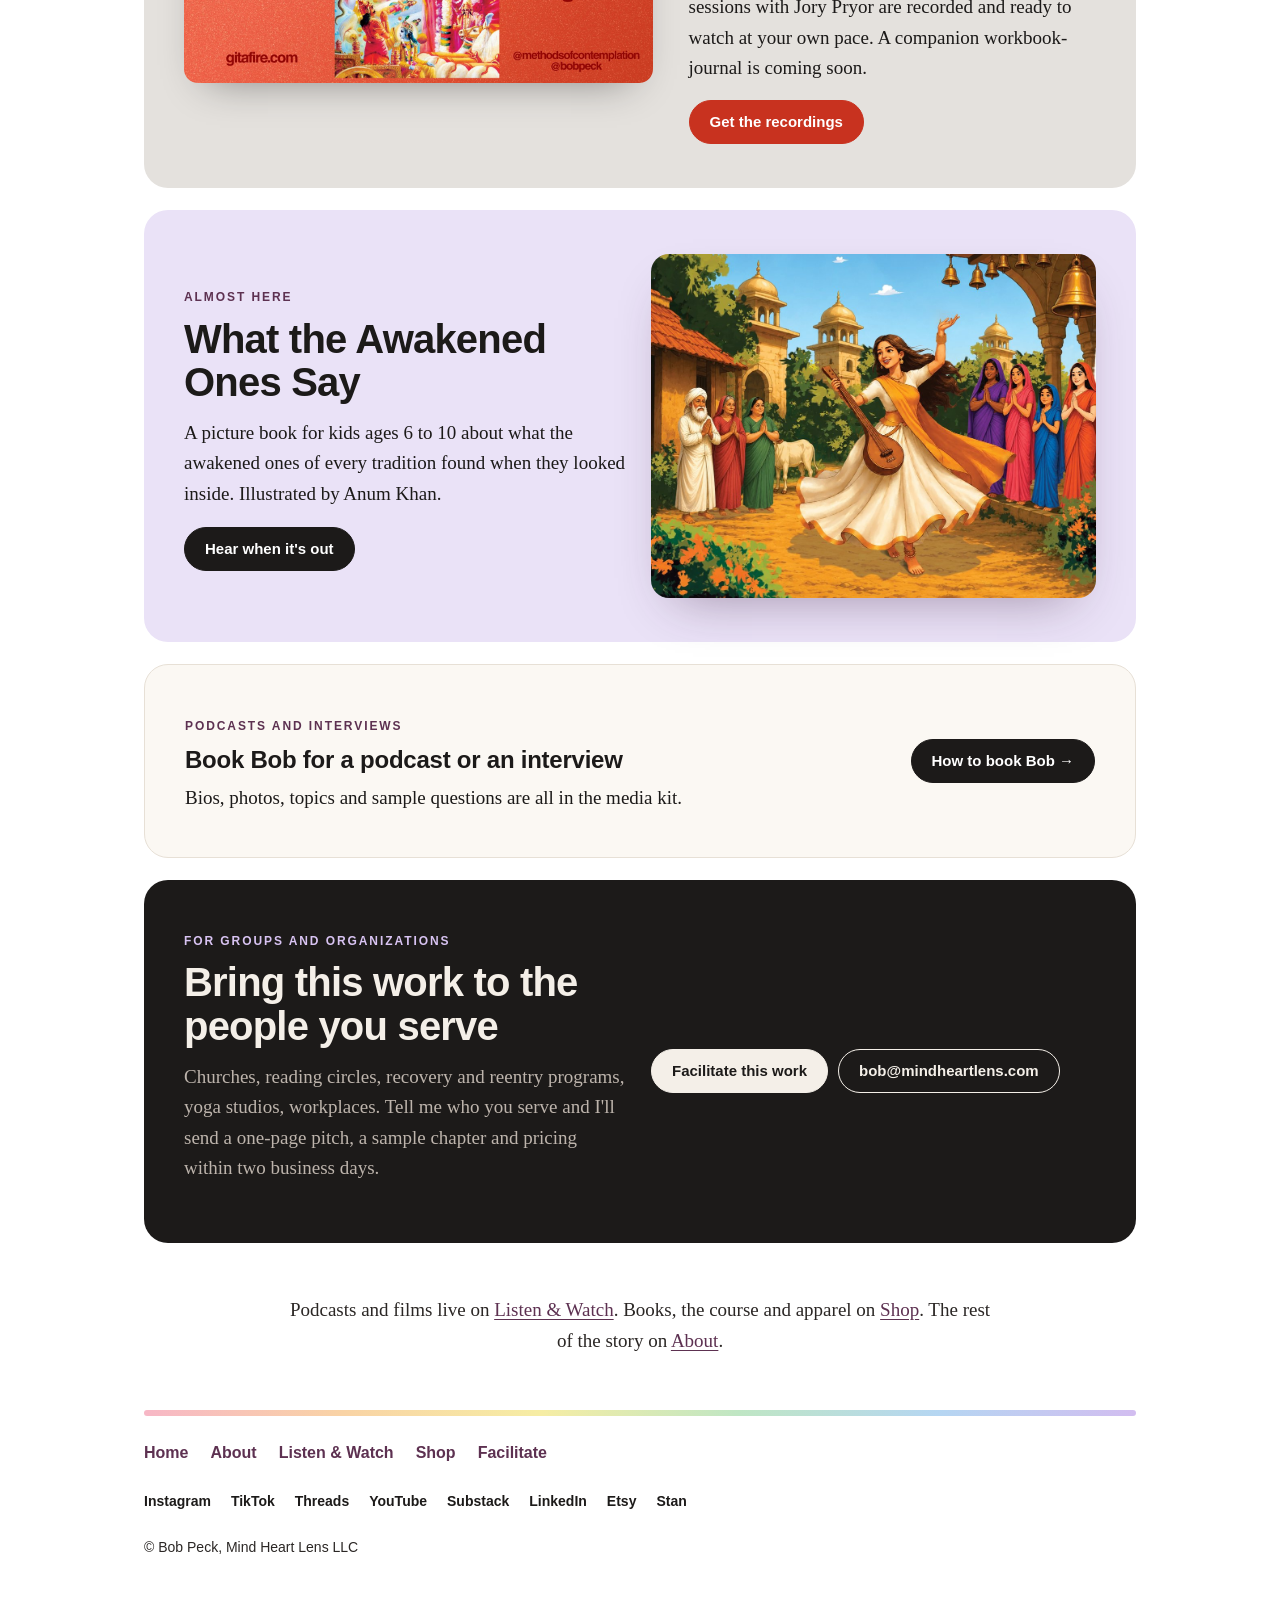
==== commit 2e591f9a: "Link Gita course recordings on Stan (home + shop) Co-Authored-By: Claude Opus 5.5 <noreply@anthropic" ====
--- a/index.html
+++ b/index.html
@@ -135,11 +135,11 @@
     <div class="feature-split">
       <img class="wide-art" src="images/gita-wide.jpg" alt="The Gita for a World on Fire: a four-week live course with Jory Pryor and Bob Peck">
       <div>
-        <span class="label">Currently live · with Jory Pryor</span>
+        <span class="label">Recorded course · with Jory Pryor</span>
         <h2>The Gita for a World on Fire</h2>
-        <p>A four-week course on the Bhagavad Gita. Nonduality and sacred action, for anyone trying to act with a clear heart while the world burns. Currently live with Jory Pryor; the recordings and a companion workbook-journal are coming soon.</p>
+        <p>A four-week course on the Bhagavad Gita. Nonduality and sacred action, for anyone trying to act with a clear heart while the world burns. All four sessions with Jory Pryor are recorded and ready to watch at your own pace. A companion workbook-journal is coming soon.</p>
         <div class="btns" style="margin-top:6px">
-          <span class="btn solid" style="cursor:default;opacity:.6">Recordings and workbook coming soon</span>
+          <a class="btn solid" href="https://stan.store/bobpeck/p/the-gita-for-a-world-on-fire">Get the recordings</a>
         </div>
       </div>
     </div>
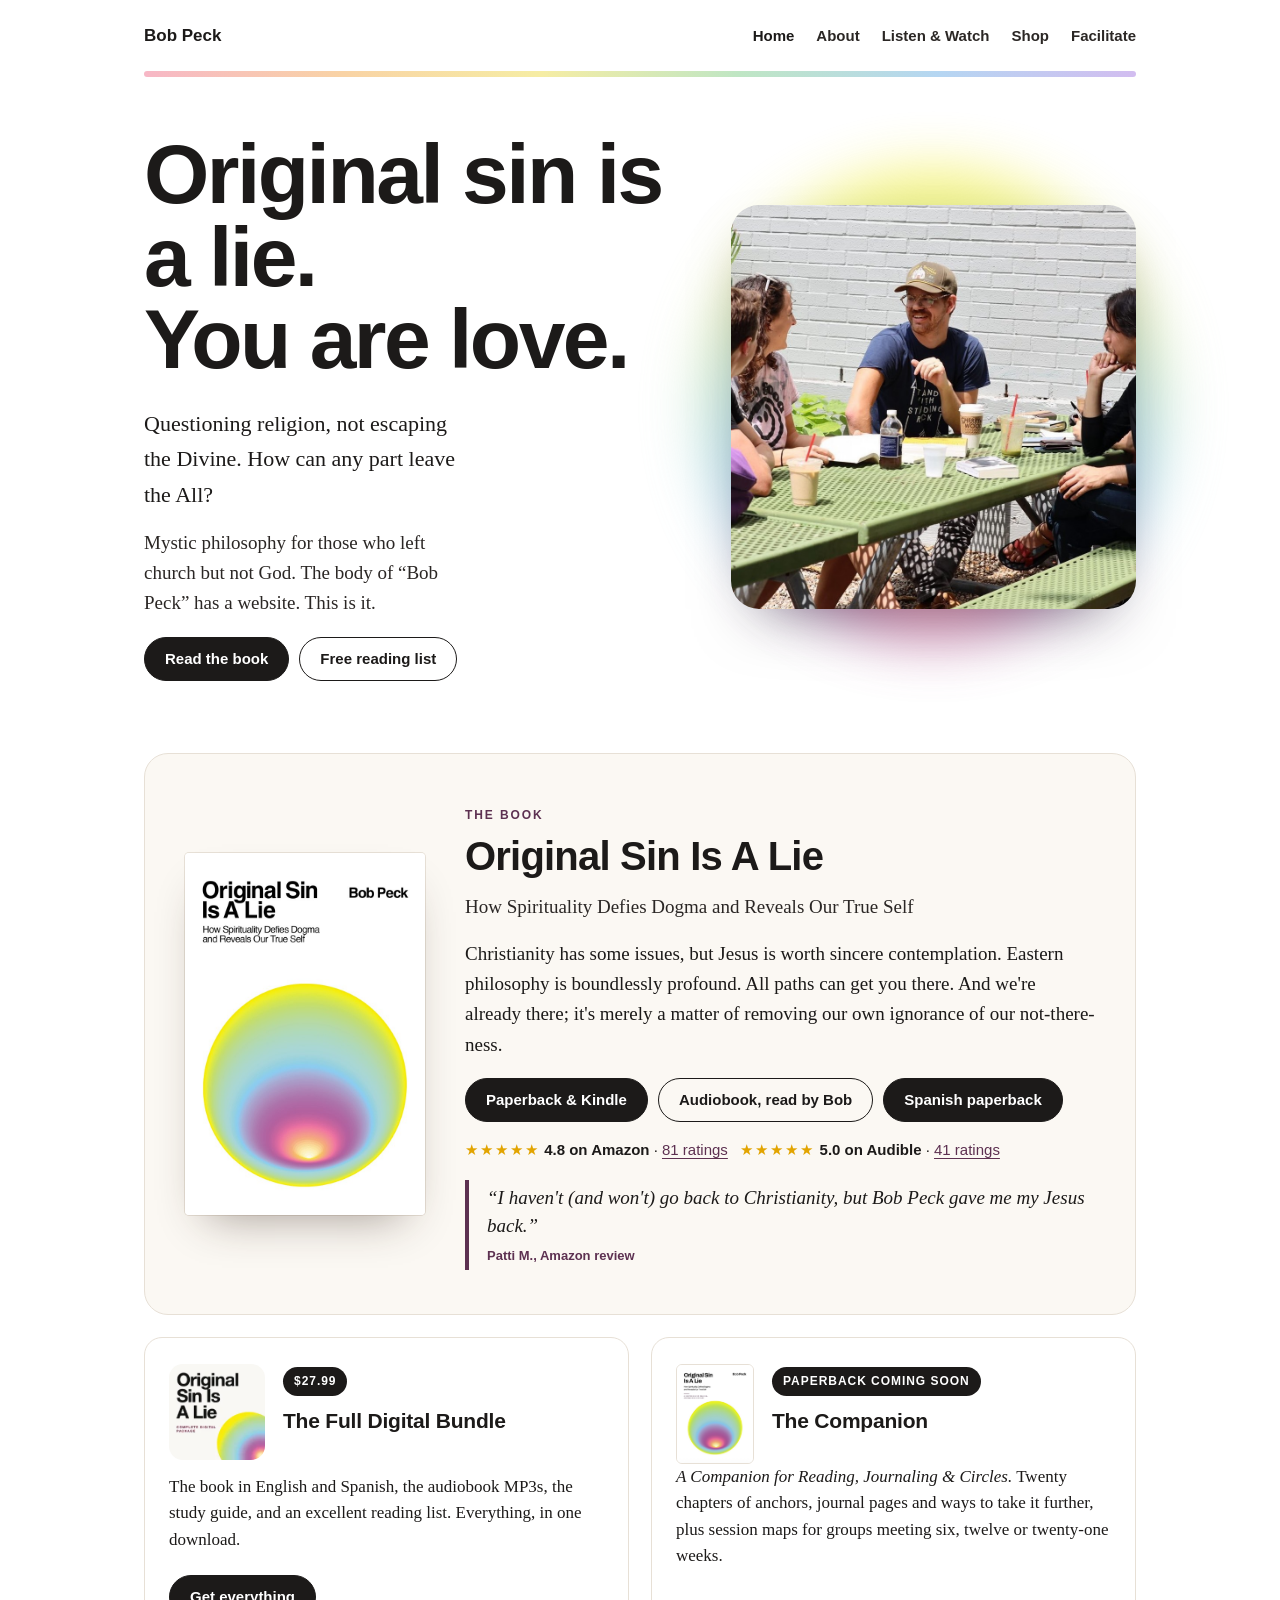
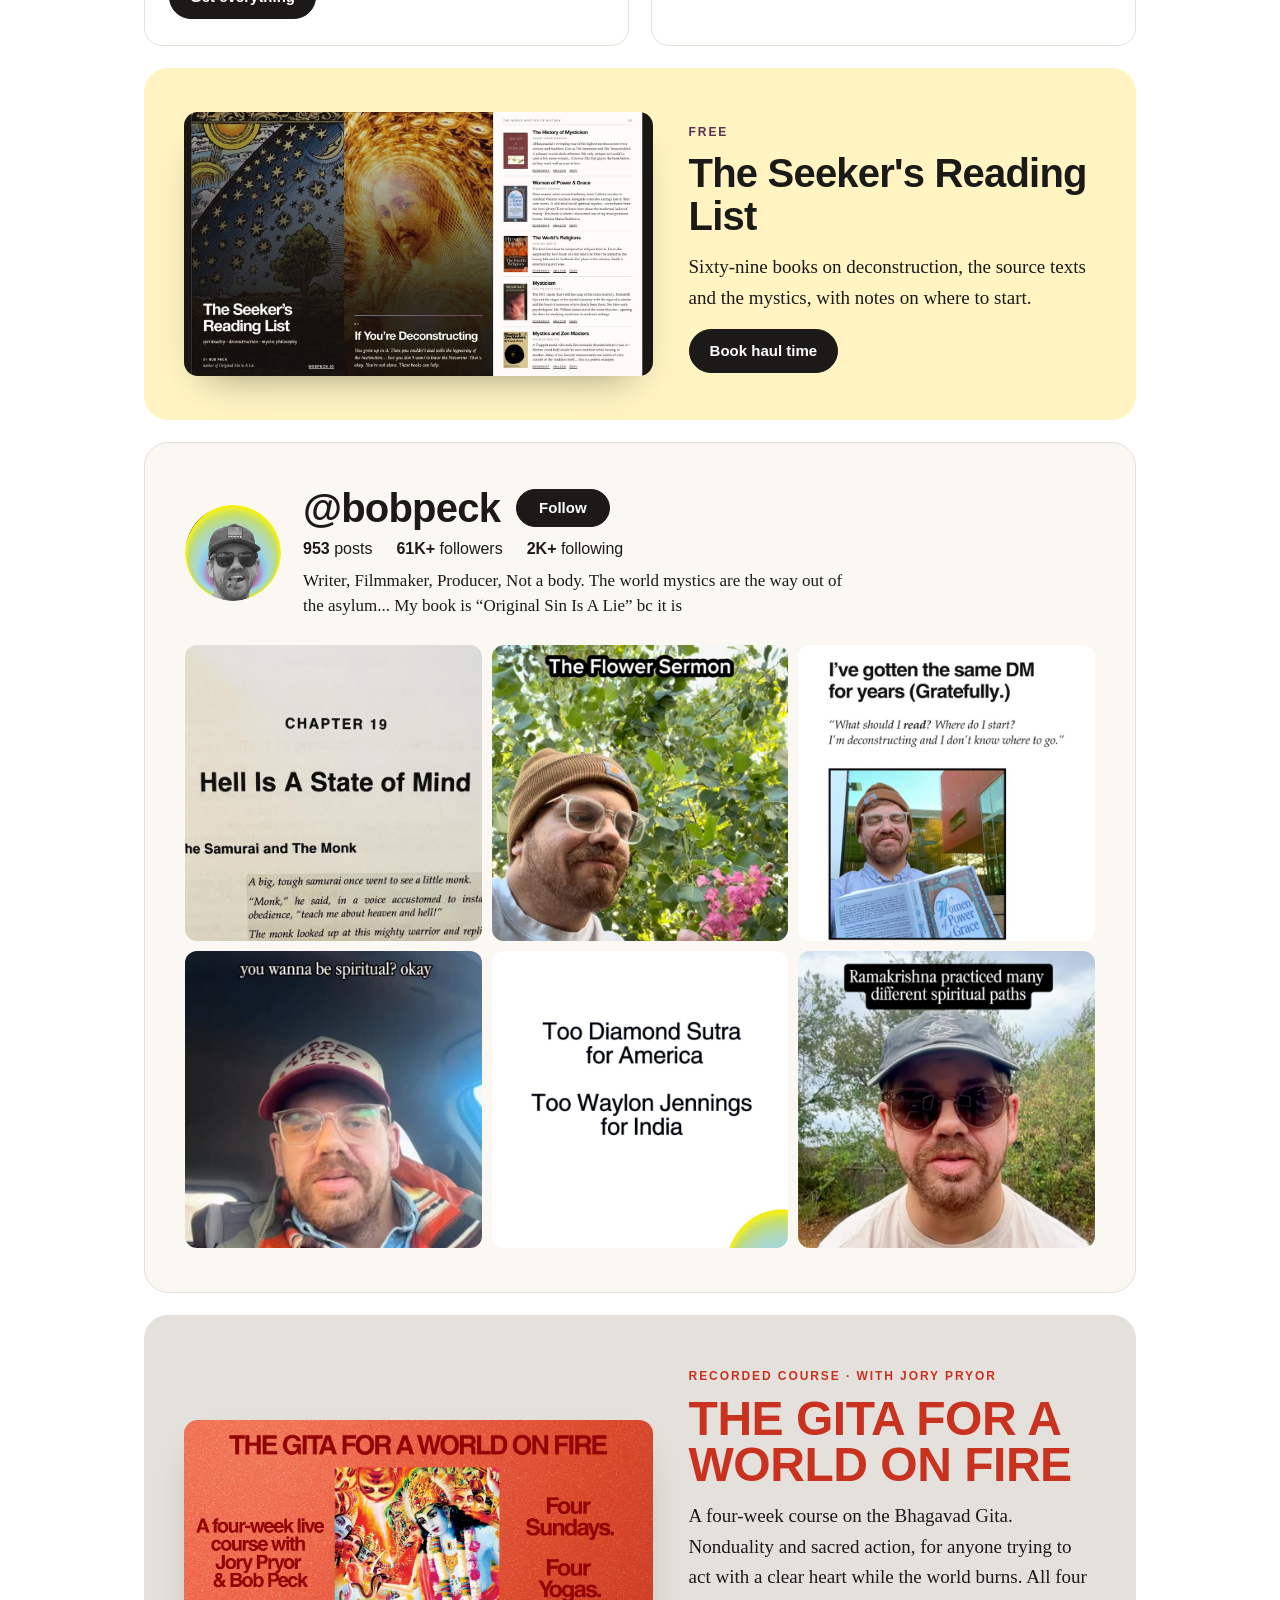
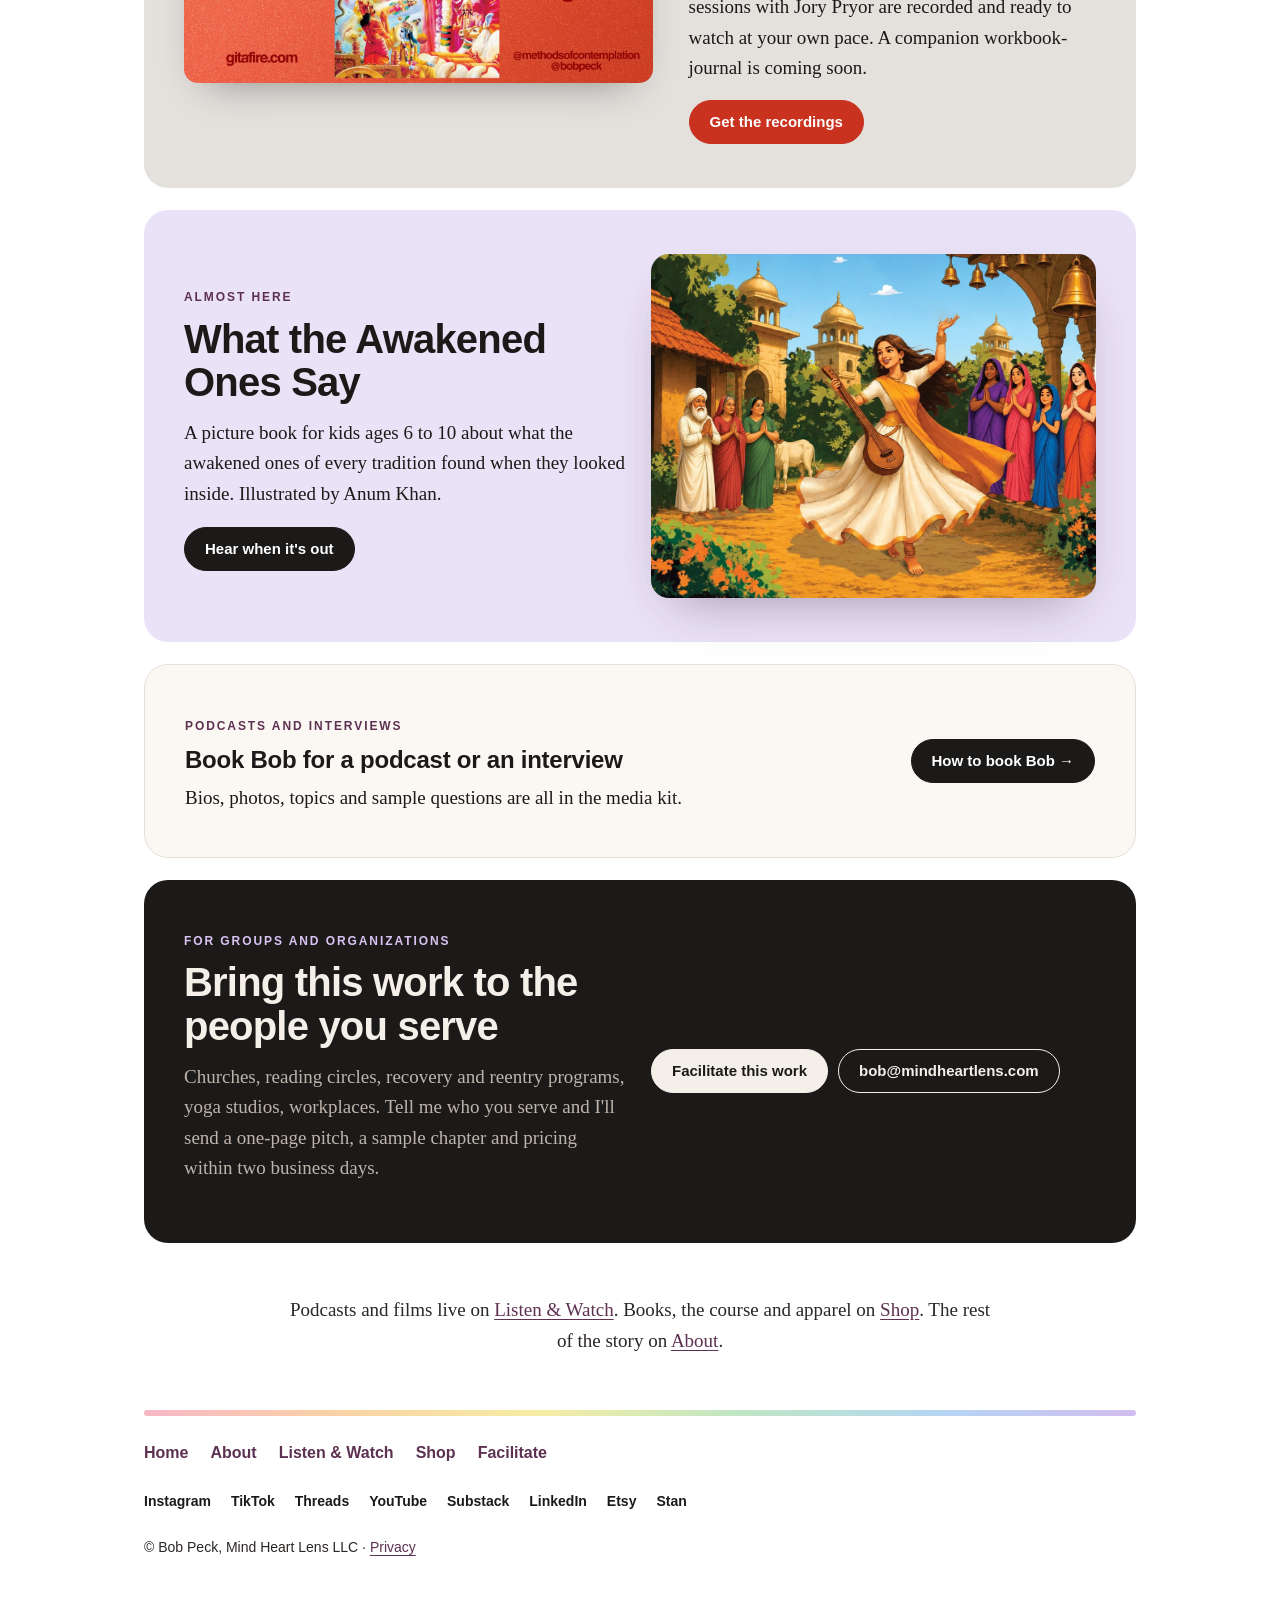
==== commit 5c24867c: "Add Meta Pixel with outbound click events; add privacy page and footer link Co-Authored-By: Claude O" ====
--- a/index.html
+++ b/index.html
@@ -17,6 +17,27 @@
 <meta name="theme-color" content="#FFFFFF">
 <link rel="icon" href="images/bob.png">
 <link rel="stylesheet" href="style.css">
+<!-- Meta Pixel -->
+<script>
+!function(f,b,e,v,n,t,s){if(f.fbq)return;n=f.fbq=function(){n.callMethod?
+n.callMethod.apply(n,arguments):n.queue.push(arguments)};if(!f._fbq)f._fbq=n;
+n.push=n;n.loaded=!0;n.version='2.0';n.queue=[];t=b.createElement(e);t.async=!0;
+t.src=v;s=b.getElementsByTagName(e)[0];s.parentNode.insertBefore(t,s)}(window,
+document,'script','https://connect.facebook.net/en_US/fbevents.js');
+fbq('init','326172492859892');
+fbq('track','PageView');
+document.addEventListener('click',function(e){
+  var a=e.target.closest&&e.target.closest('a[href]');if(!a)return;
+  var h=a.hostname||'',d=null;
+  if(/etsy\.com$/.test(h))d='Etsy';
+  else if(/(amazon\.com|amzn\.to|audible\.com)$/.test(h))d='Amazon';
+  else if(/stan\.store$/.test(h))d='Stan';
+  else if(/substack\.com$/.test(h))d='Substack';
+  if(d)fbq('trackCustom','OutboundClick',{destination:d,link_text:((a.querySelector('h3')||a).innerText||'').replace(/\s+/g,' ').trim().slice(0,80),page:location.pathname});
+},true);
+</script>
+<noscript><img height="1" width="1" style="display:none" alt="" src="https://www.facebook.com/tr?id=326172492859892&ev=PageView&noscript=1"></noscript>
+<!-- End Meta Pixel -->
 </head>
 <body>
 
@@ -212,7 +233,7 @@
     <a href="https://www.etsy.com/shop/KarmicReliefShop">Etsy</a>
     <a href="https://stan.store/bobpeck">Stan</a>
   </div>
-  <p>© Bob Peck, Mind Heart Lens LLC</p>
+  <p>© Bob Peck, Mind Heart Lens LLC · <a href="privacy/">Privacy</a></p>
 </footer>
 
 </body>
--- a/style.css
+++ b/style.css
@@ -346,3 +346,25 @@
   .ig-grid{gap:6px}
   .ig-tile{border-radius:8px}
 }
+
+/* apparel page */
+.lede-sm{font-size:20px;color:var(--soft);margin-top:18px;max-width:44ch}
+.chips{display:flex;flex-wrap:wrap;gap:8px;padding:0 0 36px}
+.chips a{font-family:var(--sans);font-size:14px;font-weight:700;text-decoration:none;color:var(--ink);border:1.5px solid var(--line);border-radius:999px;padding:8px 14px;background:var(--white)}
+.chips a:hover{border-color:var(--plum);color:var(--plum)}
+.pgrid{display:grid;grid-template-columns:repeat(4,1fr);gap:16px;margin-top:22px}
+.pgrid .card.product{padding:14px 14px 18px}
+.pgrid .card.product img{margin-bottom:12px}
+.card.product .kind{font-family:var(--sans);font-size:11px;font-weight:700;letter-spacing:.14em;text-transform:uppercase;color:var(--plum)}
+.pgrid .card.product h3{font-size:17px;margin:4px 0 6px}
+.pgrid .card.product p{font-family:var(--sans);font-weight:700;color:var(--ink)}
+html{scroll-behavior:smooth}
+@media (prefers-reduced-motion:reduce){html{scroll-behavior:auto}}
+section[id]{scroll-margin-top:16px}
+@media (max-width:860px){.pgrid{grid-template-columns:repeat(3,1fr)}}
+@media (max-width:640px){
+  .pgrid{grid-template-columns:1fr 1fr;gap:12px}
+  .pgrid .card.product{padding:10px 10px 14px}
+  .pgrid .card.product h3{font-size:15px}
+  .chips{padding-bottom:24px}
+}
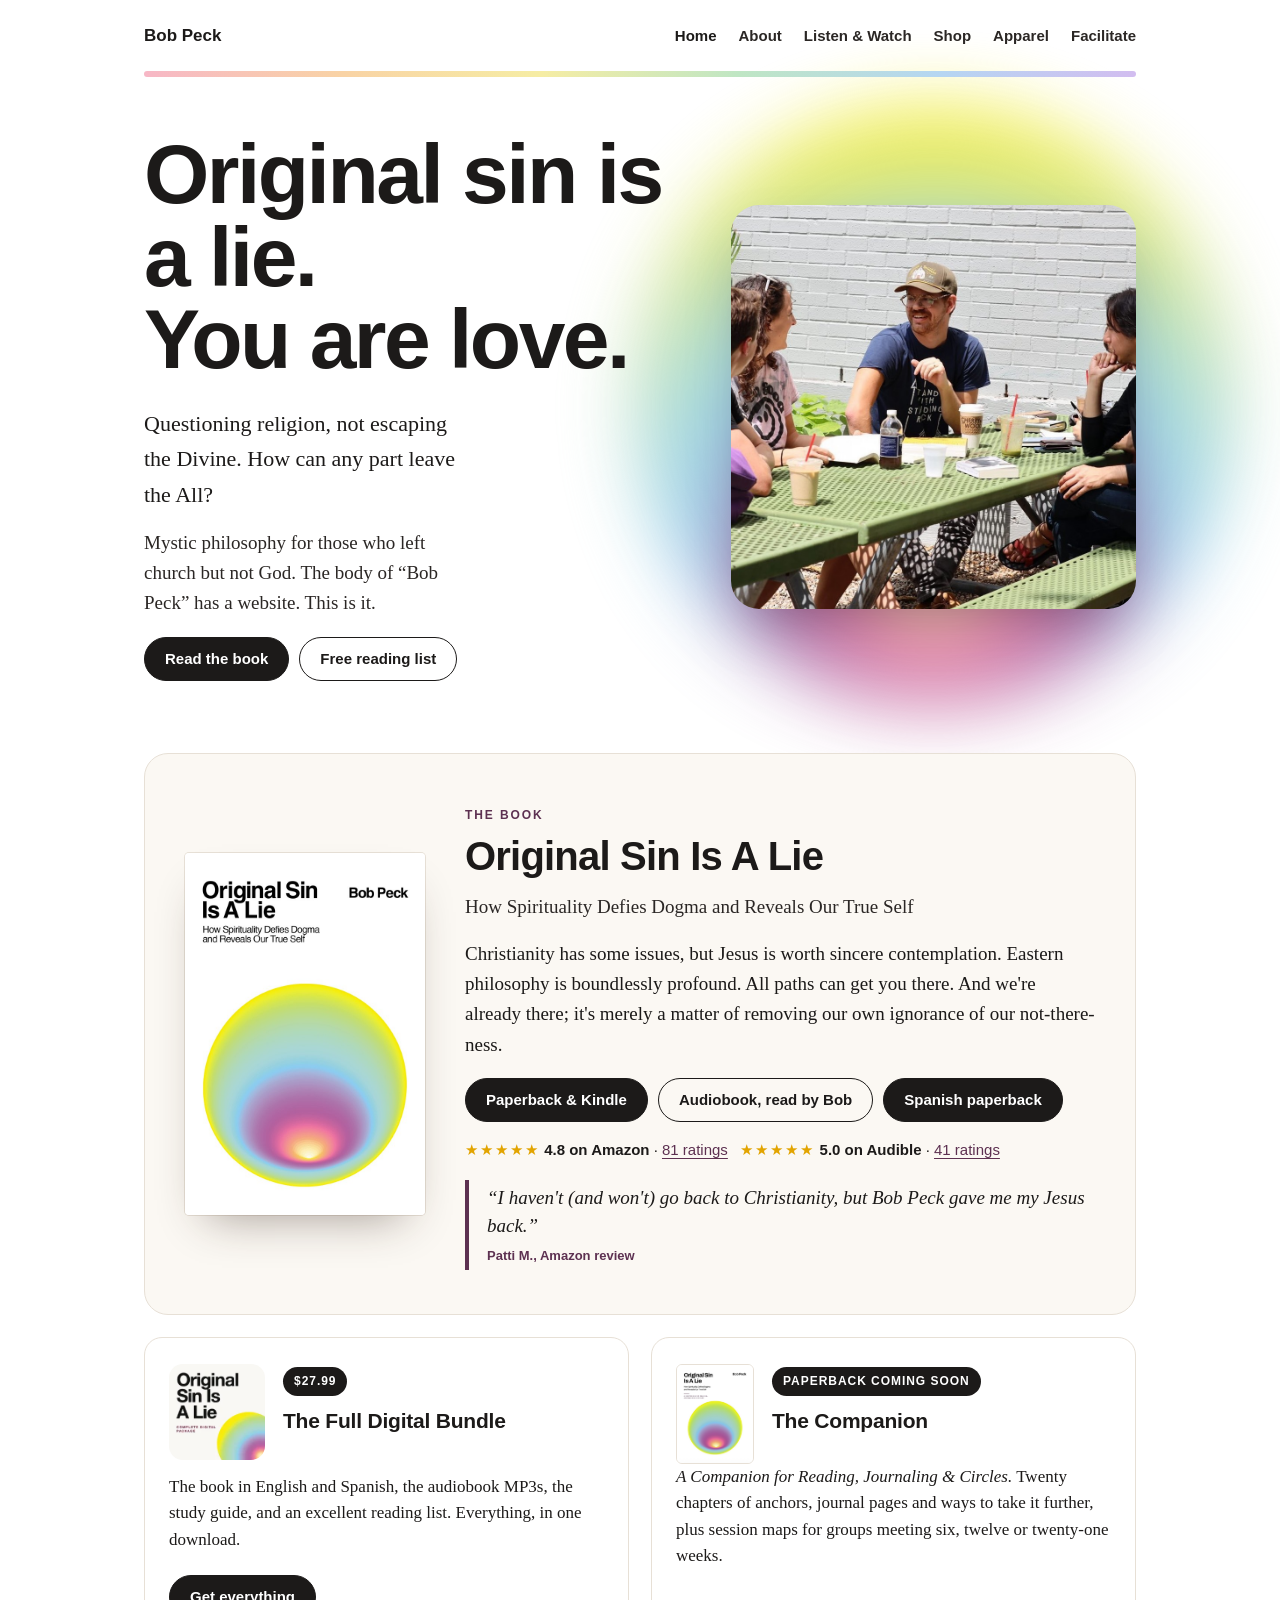
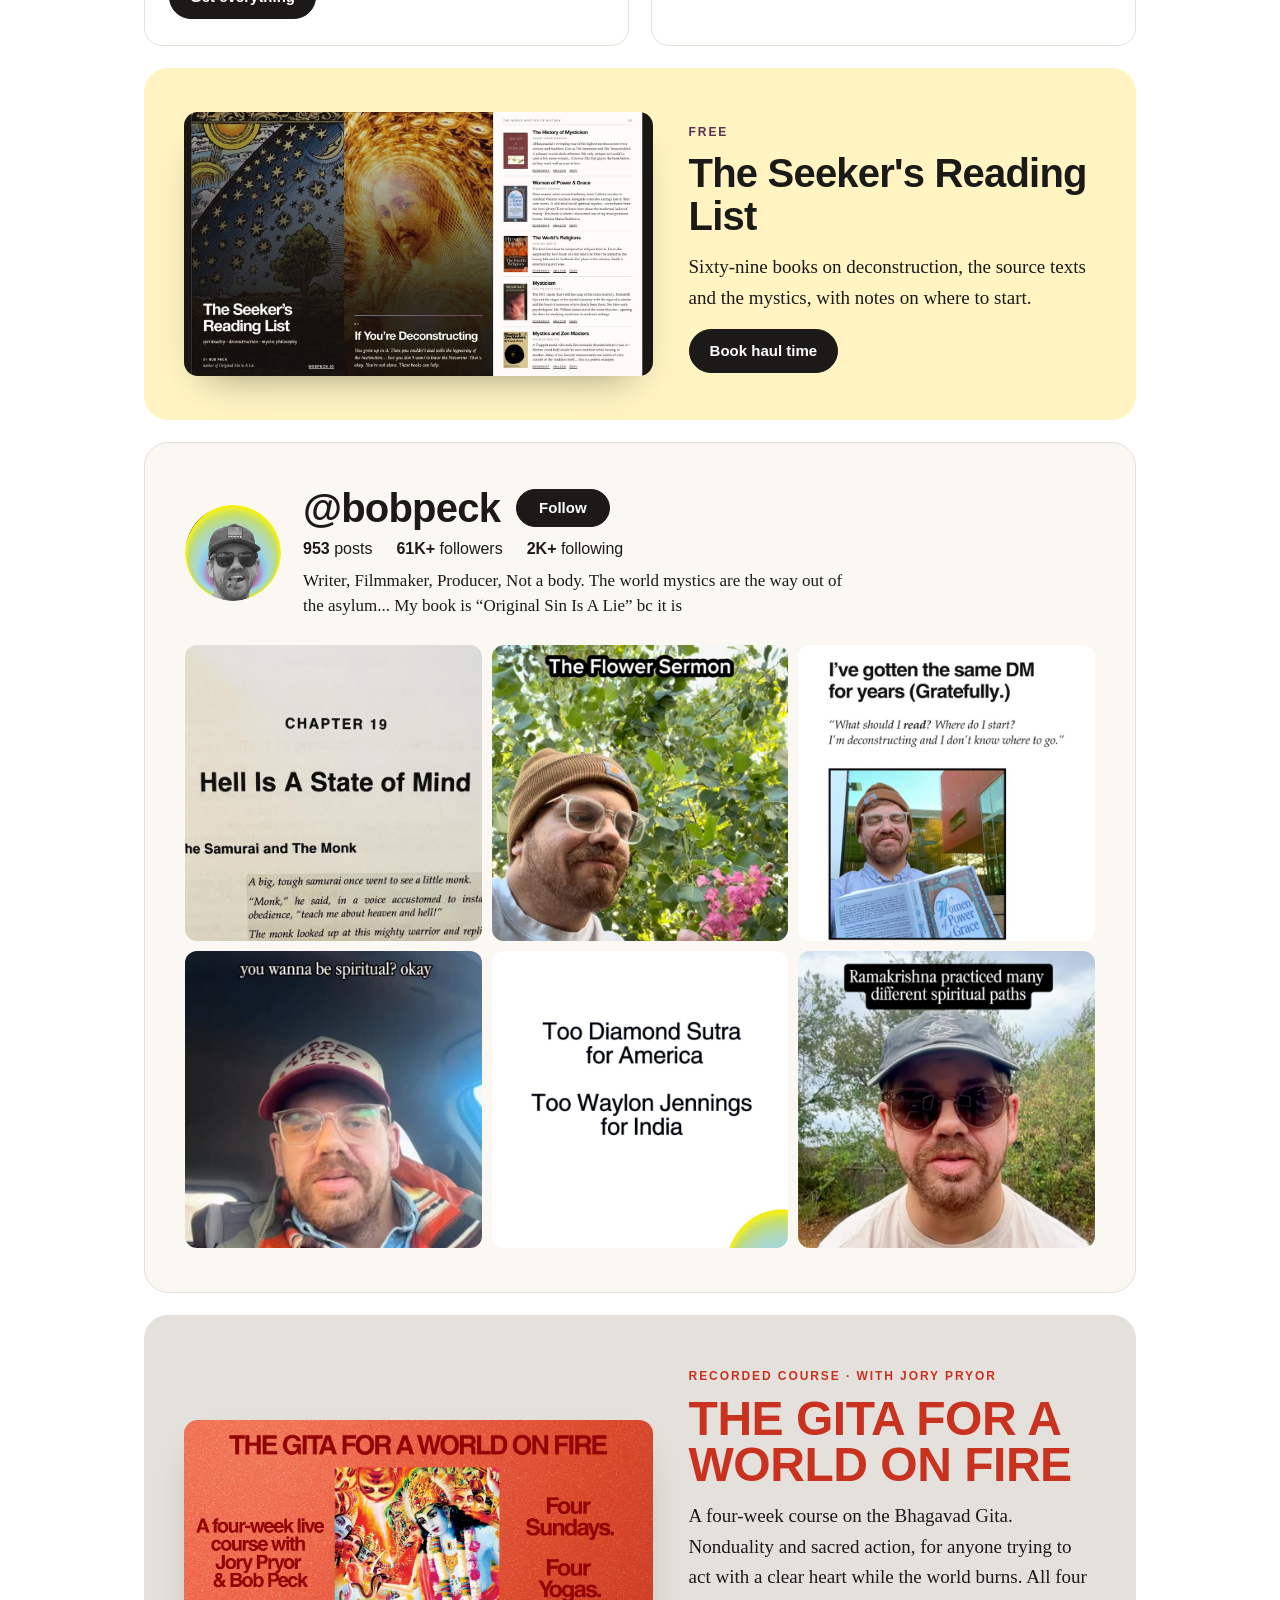
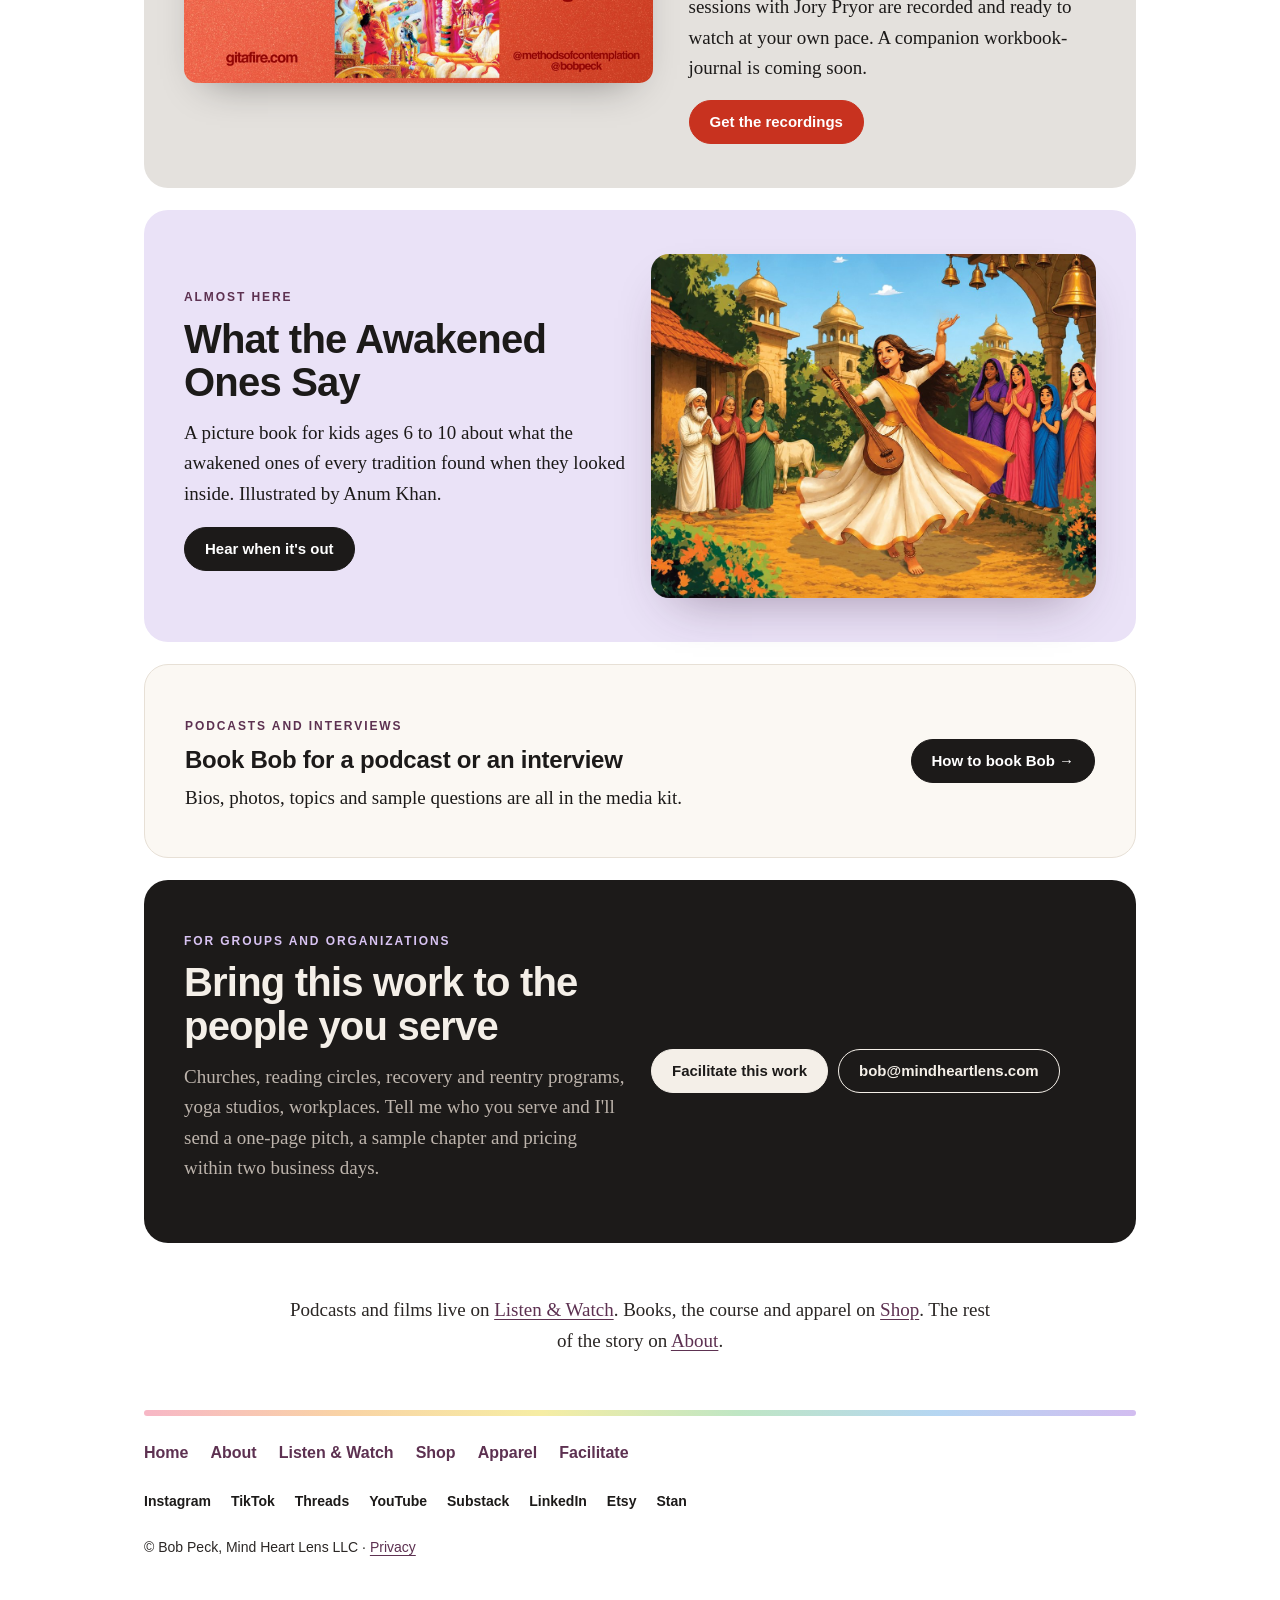
==== commit 2aab9d8b: "Bigger hero gradient behind the coffee-shop photo; add Apparel to the top and footer menus Co-Author" ====
--- a/index.html
+++ b/index.html
@@ -49,6 +49,7 @@
       <a href="about/">About</a>
       <a href="listen/">Listen &amp; Watch</a>
       <a href="shop/">Shop</a>
+      <a href="apparel/">Apparel</a>
       <a href="facilitate/">Facilitate</a>
     </div>
   </nav>
@@ -221,6 +222,7 @@
     <a href="about/">About</a>
     <a href="listen/">Listen &amp; Watch</a>
     <a href="shop/">Shop</a>
+    <a href="apparel/">Apparel</a>
     <a href="facilitate/">Facilitate</a>
   </nav>
   <div class="social">
--- a/style.css
+++ b/style.css
@@ -15,7 +15,7 @@
   --serif:Palatino,"Palatino Linotype","Book Antiqua",Georgia,serif;
 }
 *{box-sizing:border-box}
-html{-webkit-text-size-adjust:100%}
+html{overflow-x:hidden;-webkit-text-size-adjust:100%}
 body{margin:0;background:var(--white);color:var(--ink);font-family:var(--serif);font-size:19px;line-height:1.6}
 img{max-width:100%;display:block}
 a{color:var(--plum);text-underline-offset:3px;text-decoration-thickness:1px}
@@ -174,7 +174,7 @@
 
 /* photos */
 .hero-photo{margin:0;position:relative;justify-self:center;width:100%;max-width:470px}
-.hero-photo::before{content:"";position:absolute;inset:-7%;z-index:-1;border-radius:50%;filter:blur(30px);opacity:.75;background:radial-gradient(circle at 50% 76%,#FFFBEA 0%,#FBD9A0 6%,#EE7FA6 15%,#B262A3 27%,#8FCDEE 43%,#A9DACB 57%,#C9E08E 69%,#F5EC1C 80%)}
+.hero-photo::before{content:"";position:absolute;inset:-24%;z-index:-1;border-radius:50%;filter:blur(36px);opacity:.9;background:radial-gradient(circle at 50% 76%,#FFFBEA 0%,#FBD9A0 6%,#EE7FA6 15%,#B262A3 27%,#8FCDEE 43%,#A9DACB 57%,#C9E08E 69%,#F5EC1C 80%)}
 .hero-photo img{width:100%;aspect-ratio:1;object-fit:cover;border-radius:28px;box-shadow:0 26px 60px -26px rgba(40,20,40,.5)}
 .about-head{display:grid;grid-template-columns:1fr 300px;gap:40px;align-items:center;padding:48px 0}
 .about-head .portrait{width:100%;aspect-ratio:4/5;object-fit:cover;border-radius:24px;box-shadow:0 22px 50px -24px rgba(40,20,40,.45)}
@@ -185,6 +185,7 @@
 .stills img{width:100%;aspect-ratio:3/2;object-fit:cover;border-radius:12px}
 @media (max-width:640px){
   .hero .hero-photo{max-width:340px}
+  .hero-photo::before{inset:-12%}
   .about-head{grid-template-columns:1fr;gap:22px;padding:32px 0}
   .about-head .portrait{max-width:260px;order:-1}
   .stills{grid-template-columns:1fr 1fr}
@@ -358,7 +359,7 @@
 .card.product .kind{font-family:var(--sans);font-size:11px;font-weight:700;letter-spacing:.14em;text-transform:uppercase;color:var(--plum)}
 .pgrid .card.product h3{font-size:17px;margin:4px 0 6px}
 .pgrid .card.product p{font-family:var(--sans);font-weight:700;color:var(--ink)}
-html{scroll-behavior:smooth}
+html{overflow-x:hidden;scroll-behavior:smooth}
 @media (prefers-reduced-motion:reduce){html{scroll-behavior:auto}}
 section[id]{scroll-margin-top:16px}
 @media (max-width:860px){.pgrid{grid-template-columns:repeat(3,1fr)}}
@@ -368,3 +369,4 @@
   .pgrid .card.product h3{font-size:15px}
   .chips{padding-bottom:24px}
 }
+@media (max-width:1040px){header.wrap{overflow-x:clip}}
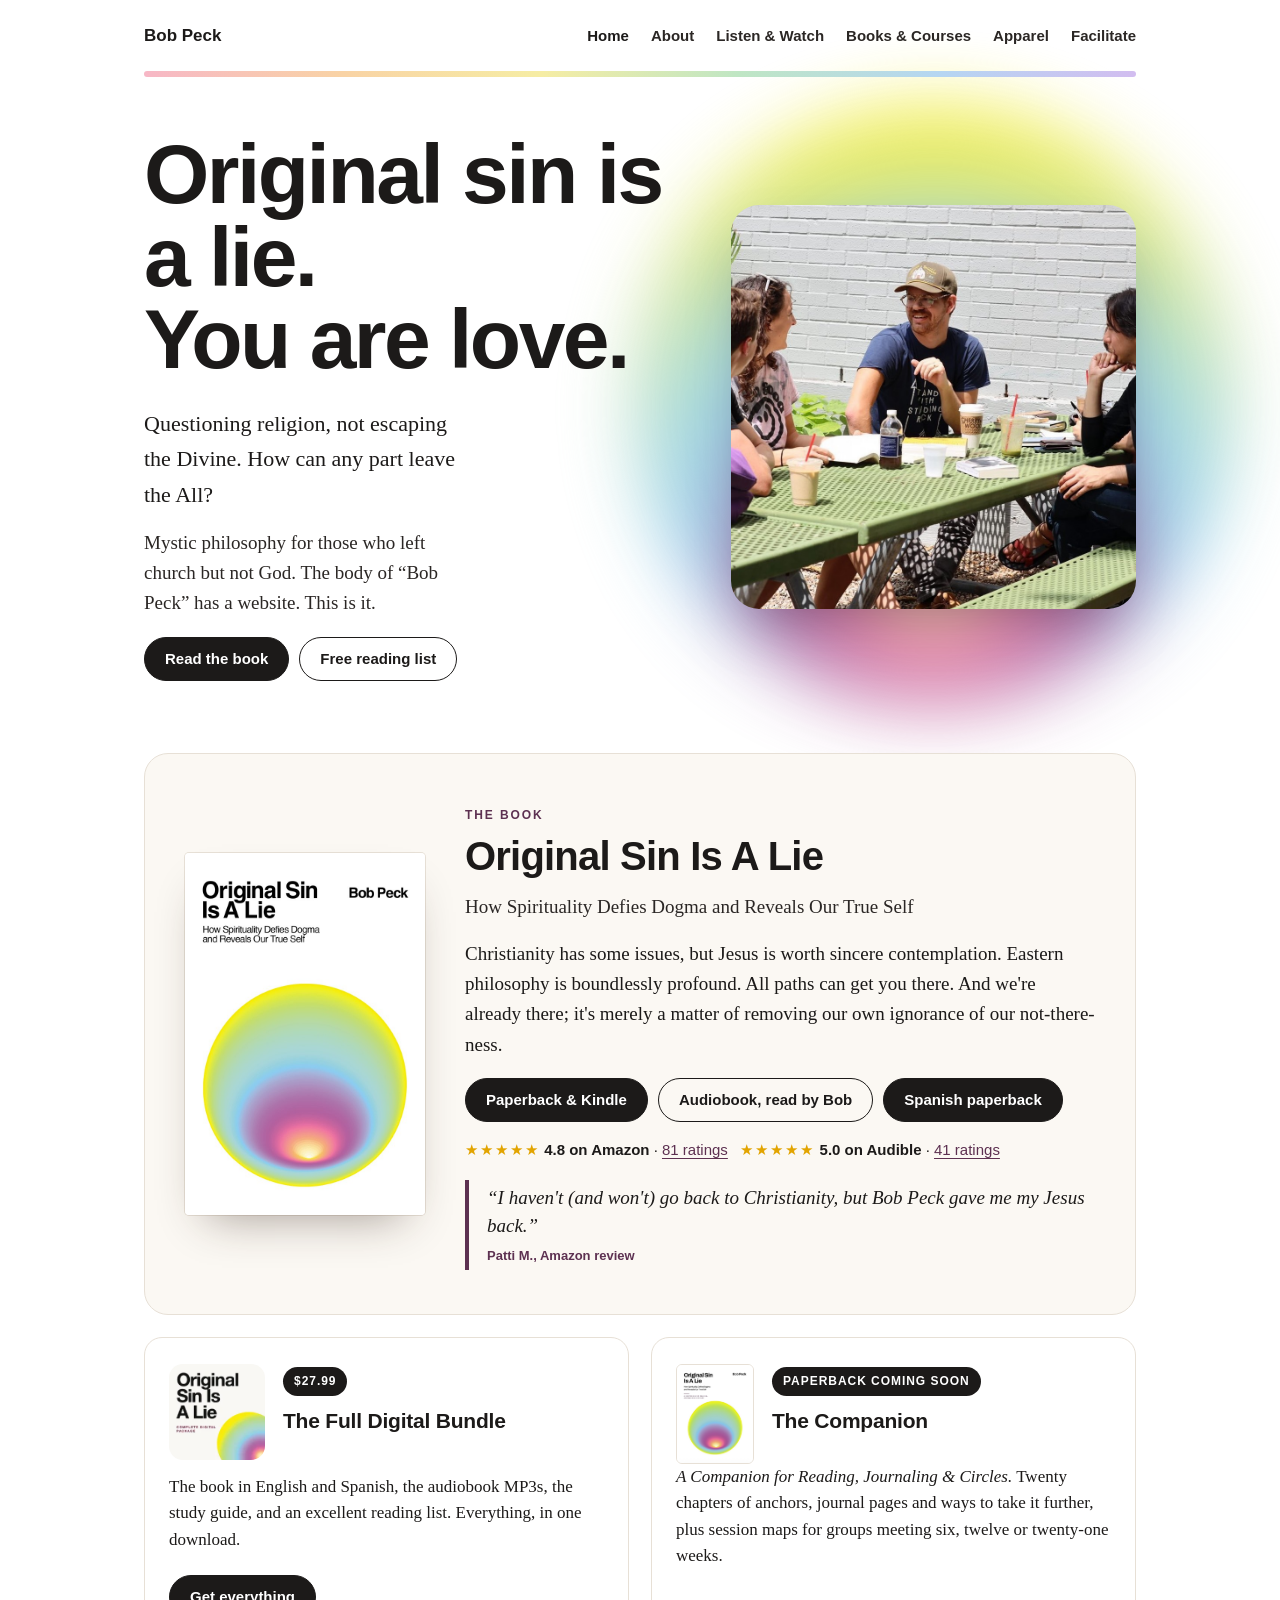
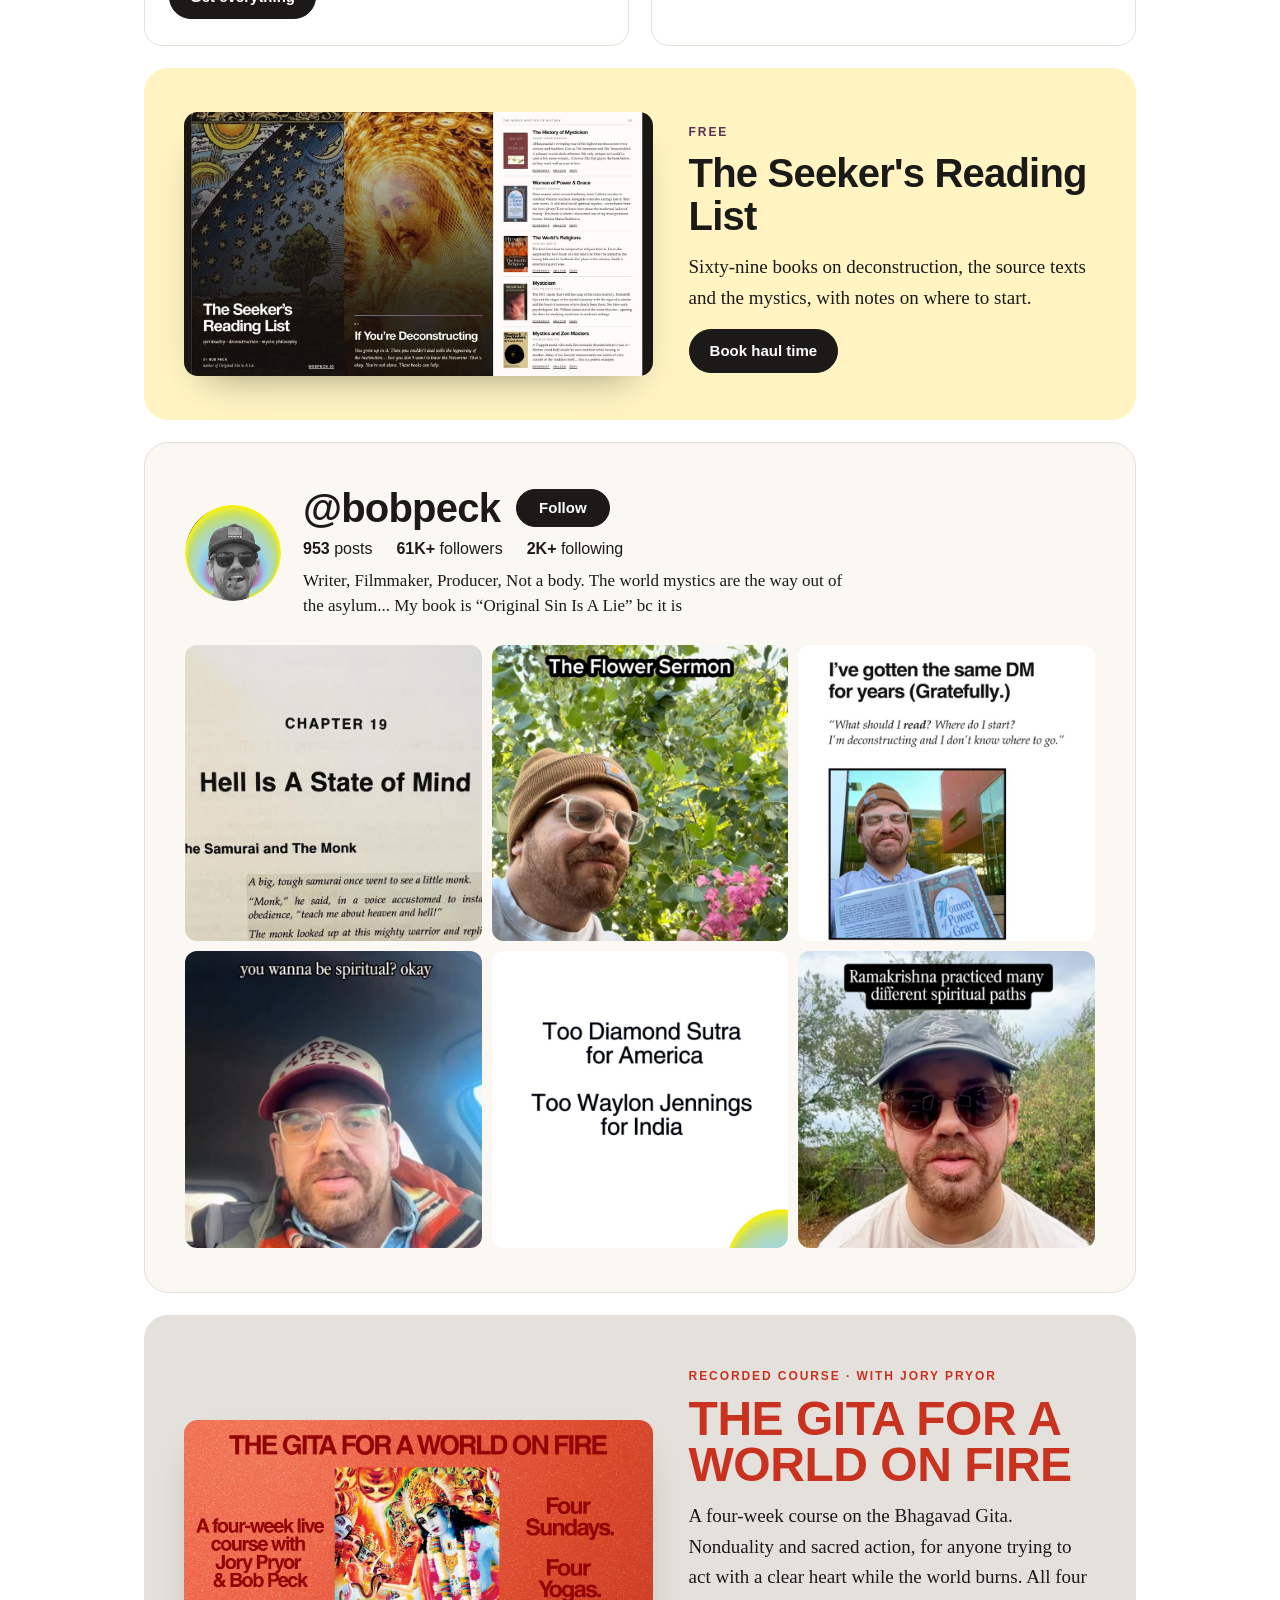
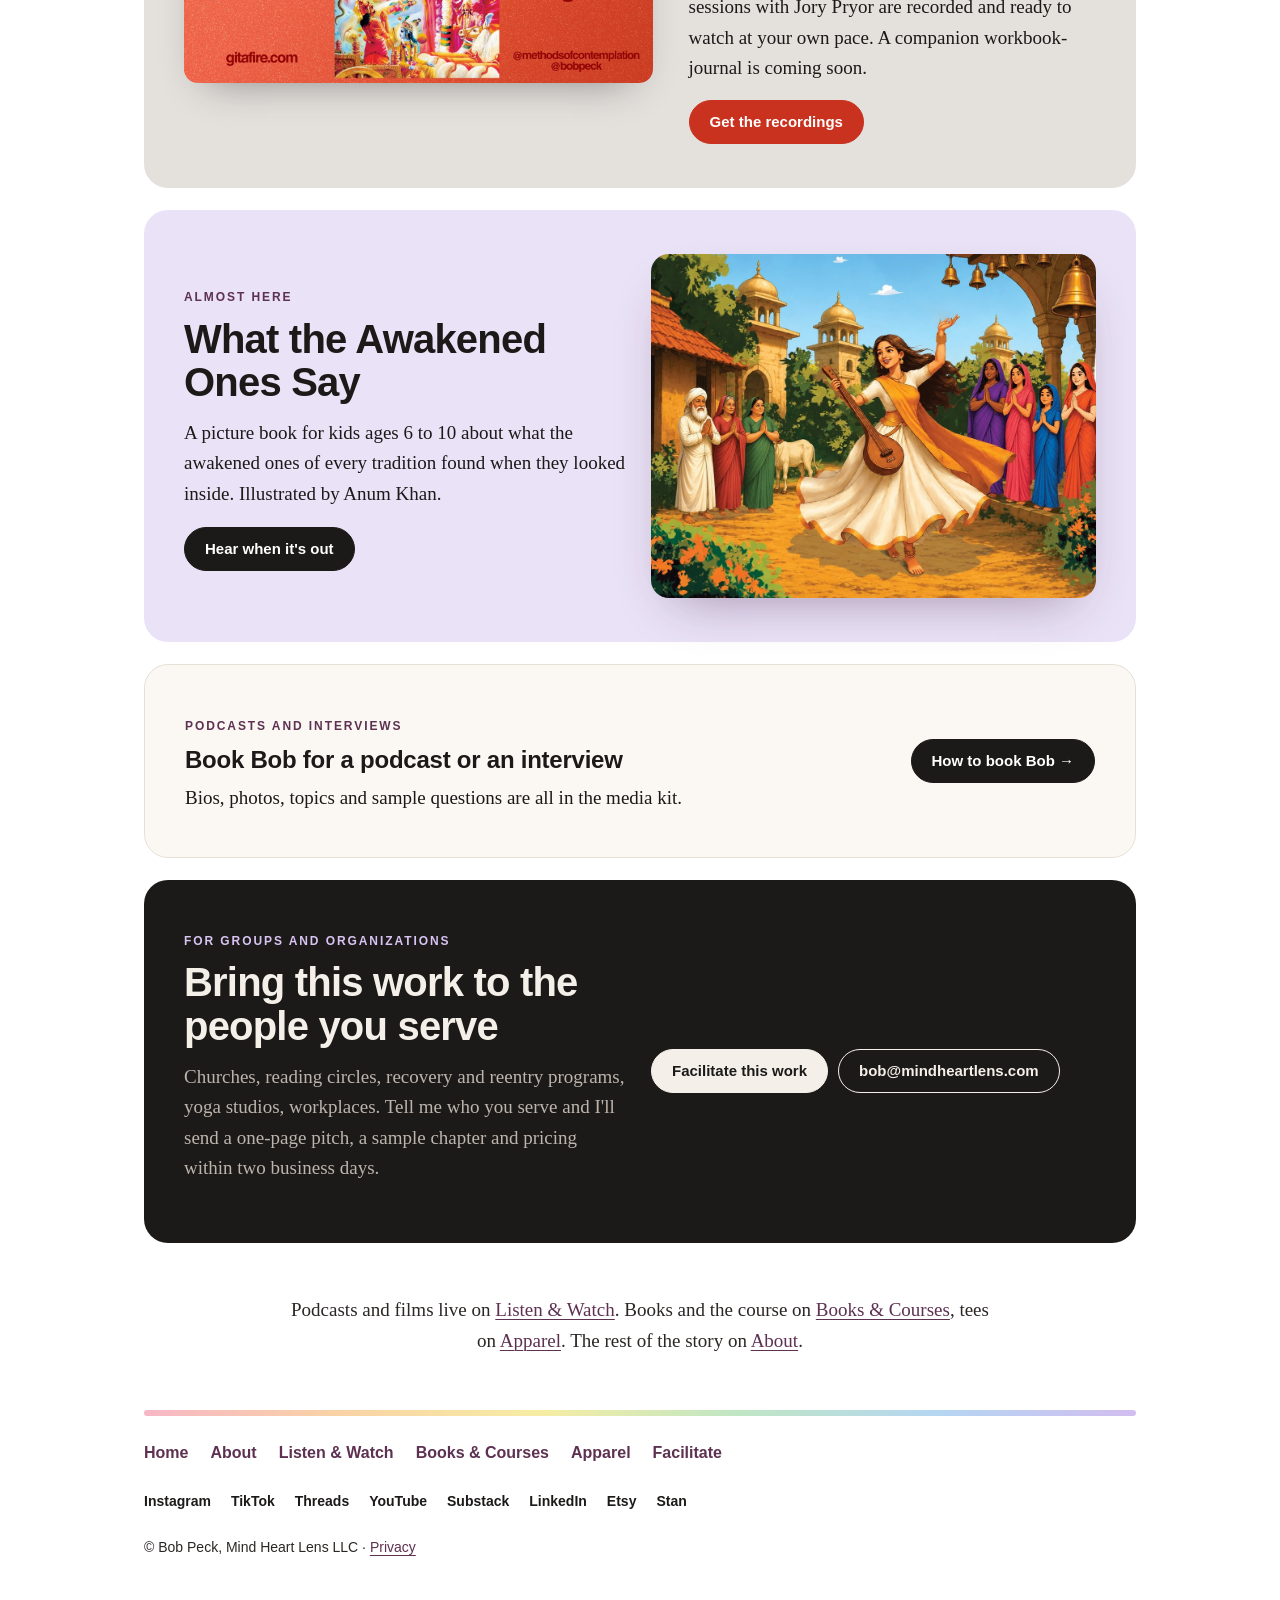
==== commit 4354ca9e: "Rename Shop to Books & Courses (URL stays /shop/) and drop the duplicate apparel band Co-Authored-By" ====
--- a/index.html
+++ b/index.html
@@ -48,7 +48,7 @@
       <a href="" aria-current="page">Home</a>
       <a href="about/">About</a>
       <a href="listen/">Listen &amp; Watch</a>
-      <a href="shop/">Shop</a>
+      <a href="shop/">Books &amp; Courses</a>
       <a href="apparel/">Apparel</a>
       <a href="facilitate/">Facilitate</a>
     </div>
@@ -210,7 +210,7 @@
   </section>
 
   <section class="wrap narrow" style="text-align:center;padding:30px 0 10px">
-    <p class="muted" style="margin:0">Podcasts and films live on <a href="listen/">Listen &amp; Watch</a>. Books, the course and apparel on <a href="shop/">Shop</a>. The rest of the story on <a href="about/">About</a>.</p>
+    <p class="muted" style="margin:0">Podcasts and films live on <a href="listen/">Listen &amp; Watch</a>. Books and the course on <a href="shop/">Books &amp; Courses</a>, tees on <a href="apparel/">Apparel</a>. The rest of the story on <a href="about/">About</a>.</p>
   </section>
 
 </main>
@@ -221,7 +221,7 @@
     <a href="./">Home</a>
     <a href="about/">About</a>
     <a href="listen/">Listen &amp; Watch</a>
-    <a href="shop/">Shop</a>
+    <a href="shop/">Books &amp; Courses</a>
     <a href="apparel/">Apparel</a>
     <a href="facilitate/">Facilitate</a>
   </nav>
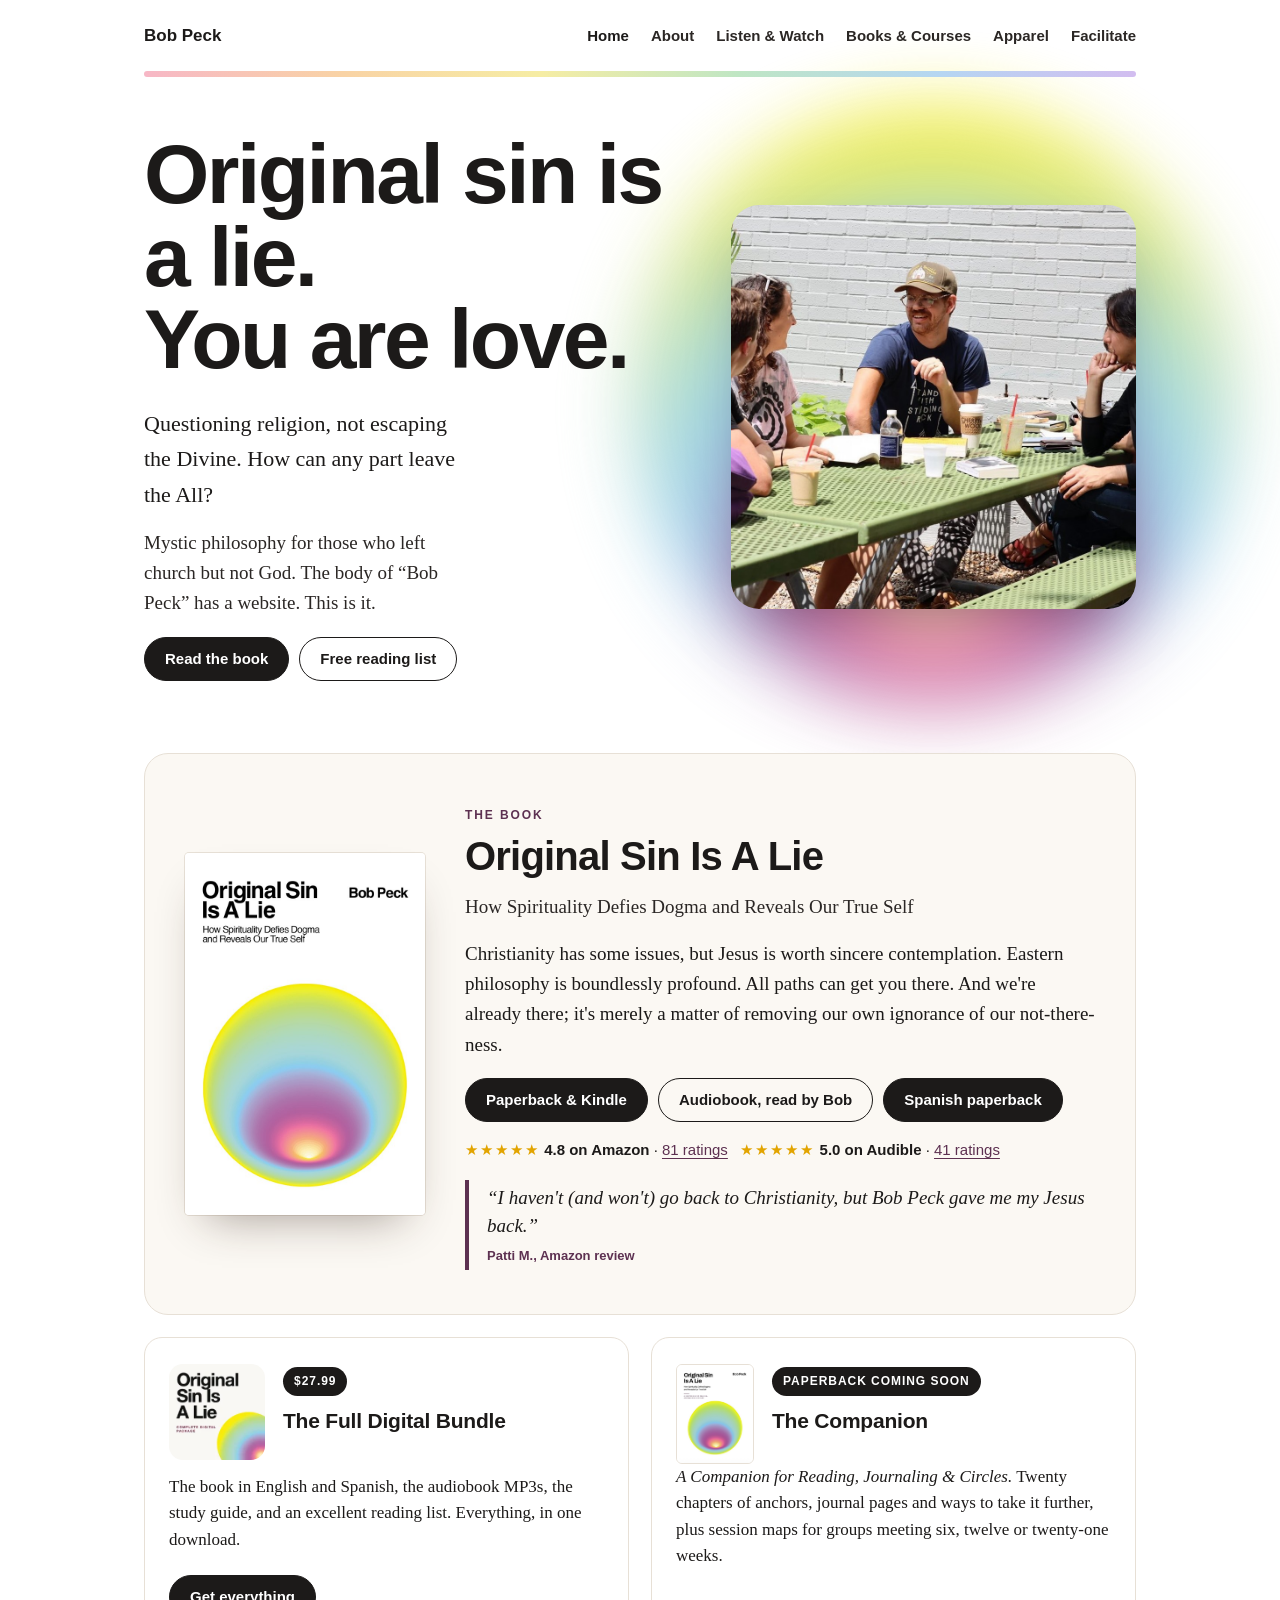
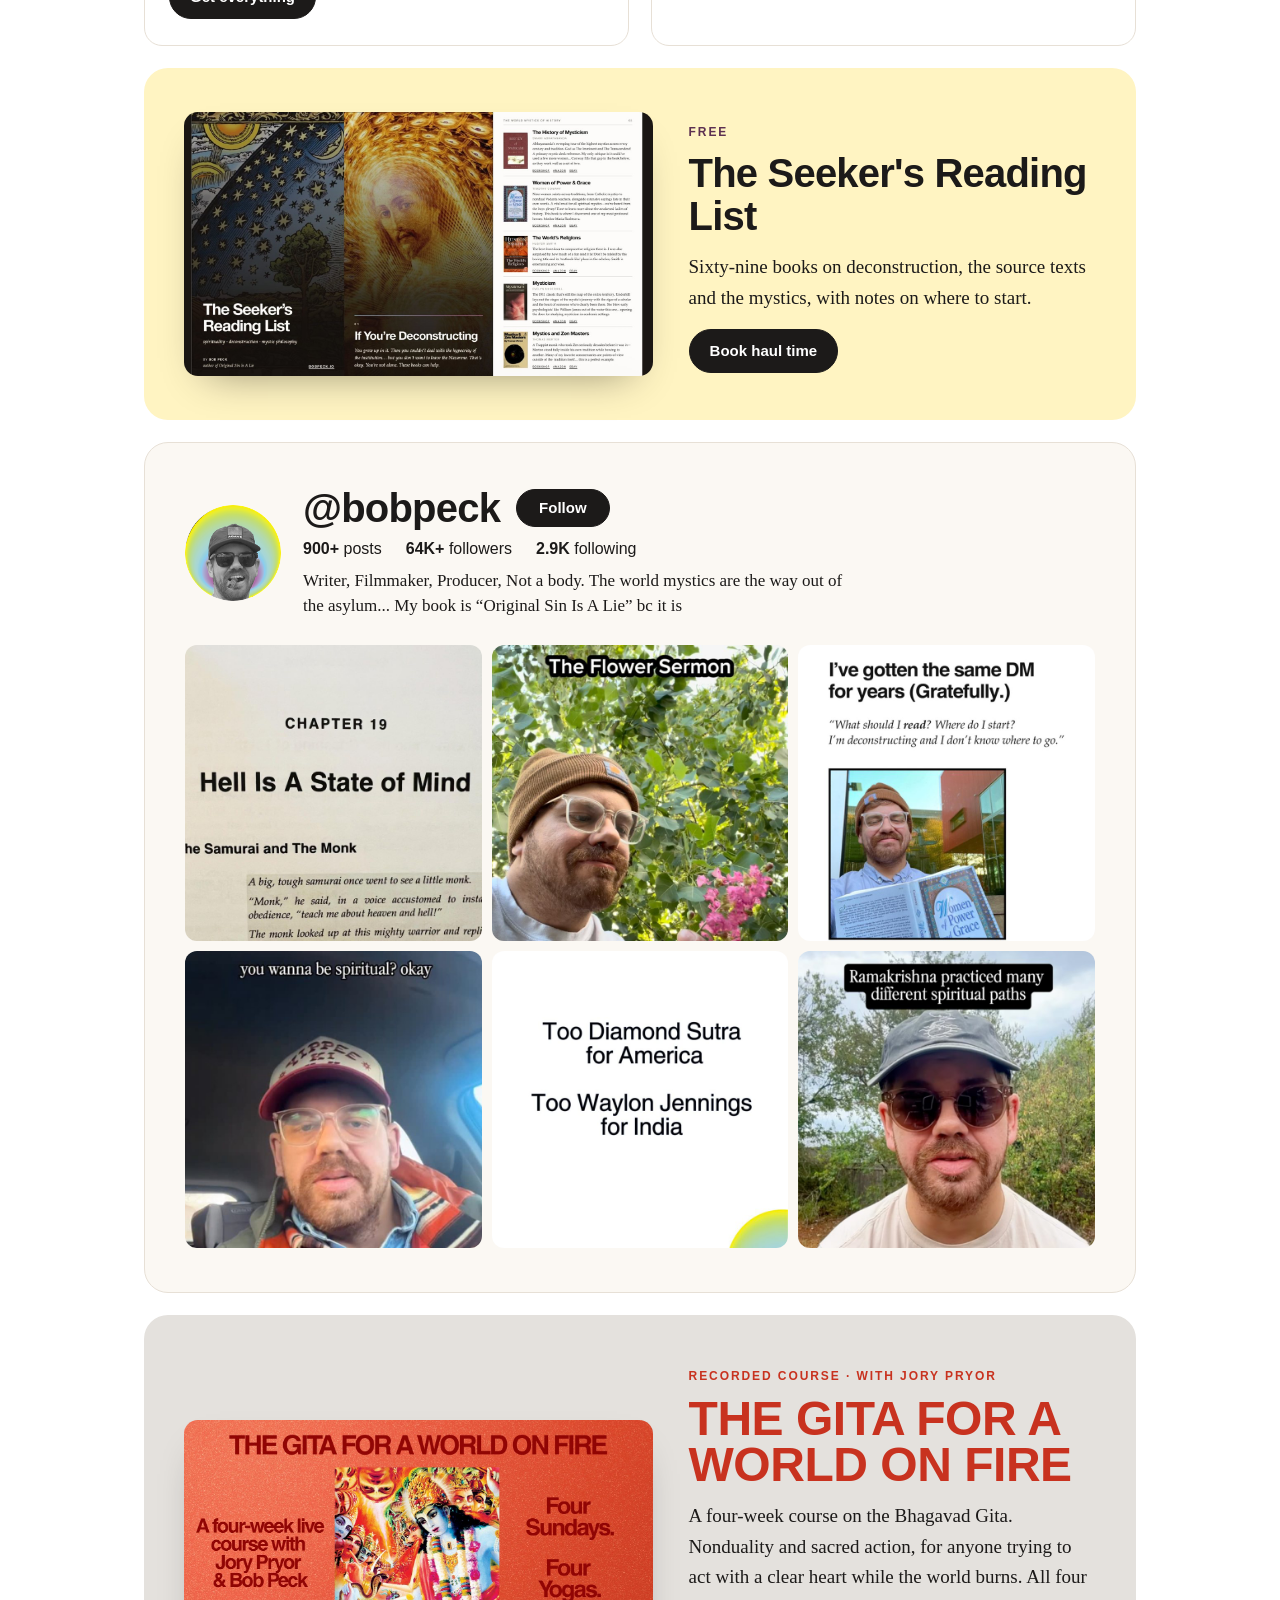
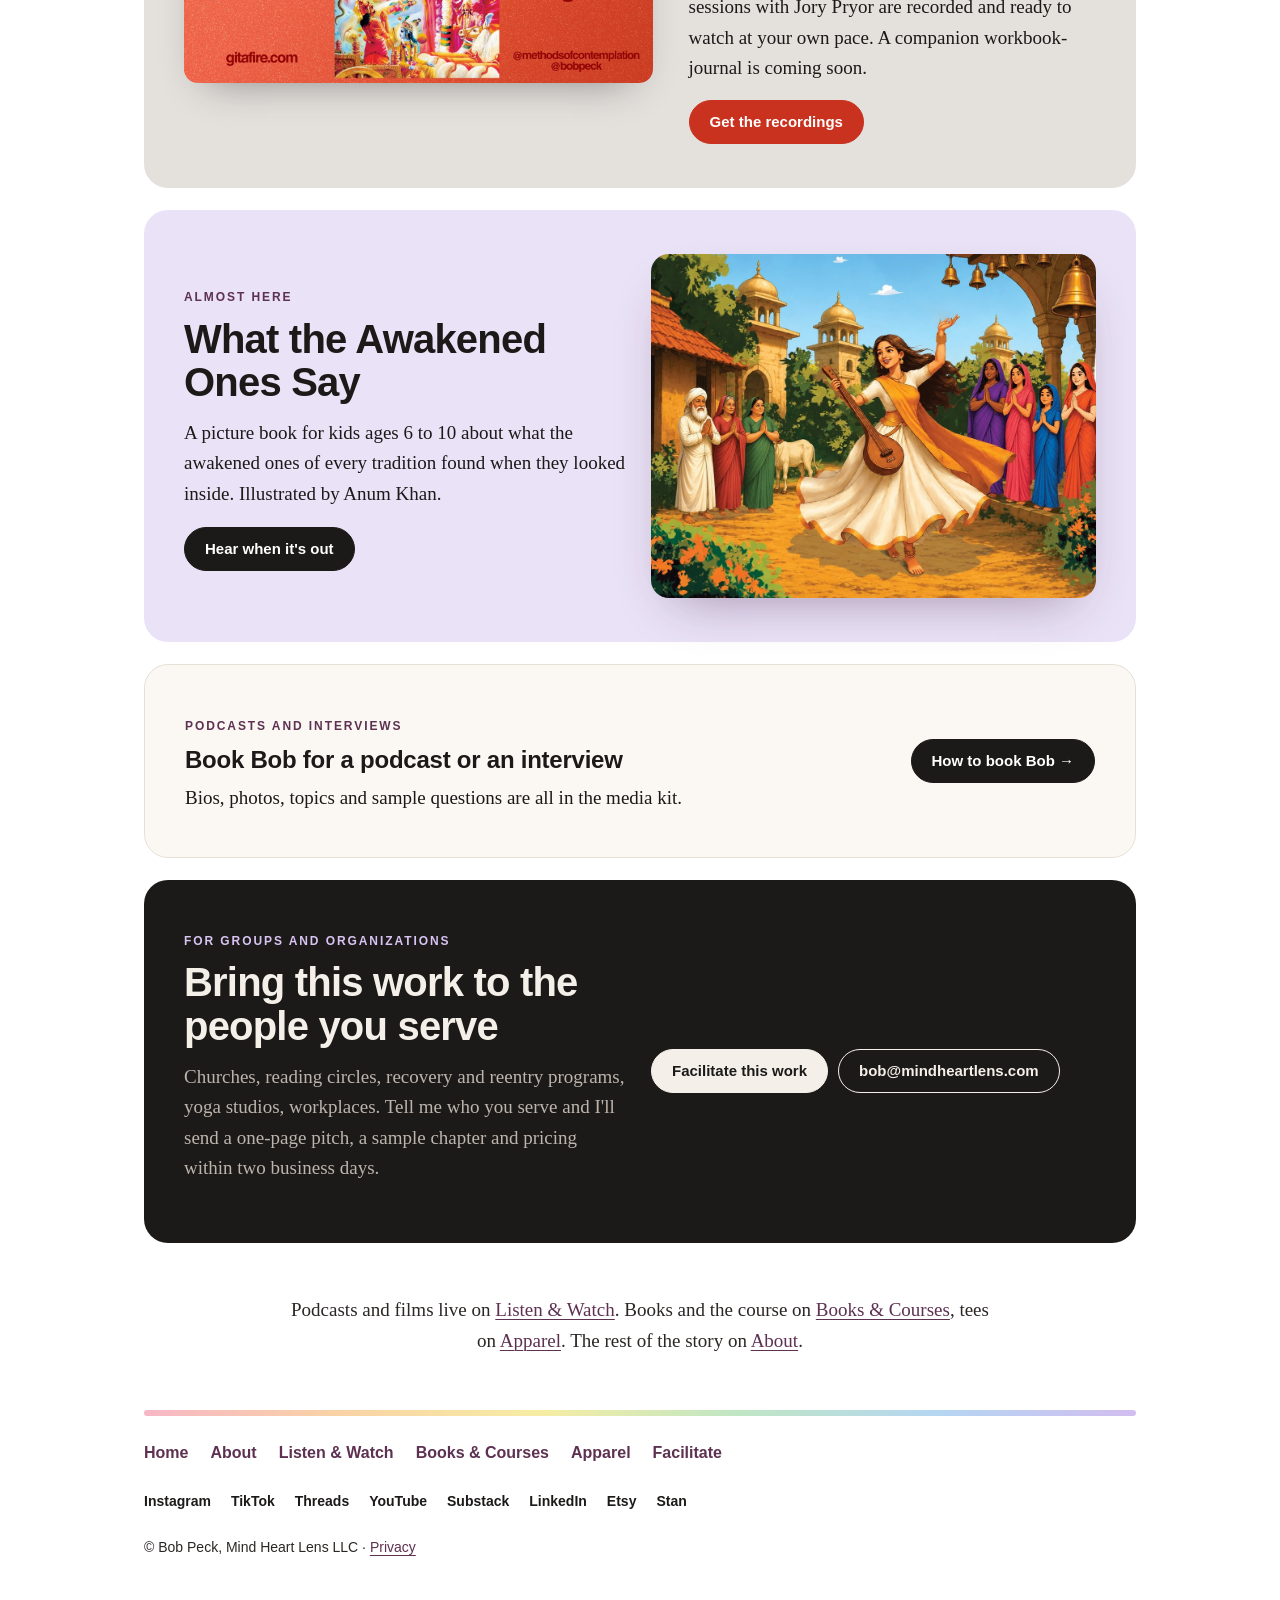
==== commit d870dfce: "Update Instagram stats on the home page (900+ posts, 64K+ followers, 2.9K following) Co-Authored-By:" ====
--- a/index.html
+++ b/index.html
@@ -139,7 +139,7 @@
           <h2>@bobpeck</h2>
           <a class="btn solid" href="https://www.instagram.com/bobpeck" target="_blank" rel="noopener">Follow</a>
         </div>
-        <p class="ig-stats"><span><b>953</b> posts</span><span><b>61K+</b> followers</span><span><b>2K+</b> following</span></p>
+        <p class="ig-stats"><span><b>900+</b> posts</span><span><b>64K+</b> followers</span><span><b>2.9K</b> following</span></p>
         <p class="ig-bio">Writer, Filmmaker, Producer, Not a body. The world mystics are the way out of the asylum... My book is &ldquo;Original Sin Is A Lie&rdquo; bc it is</p>
       </div>
     </div>
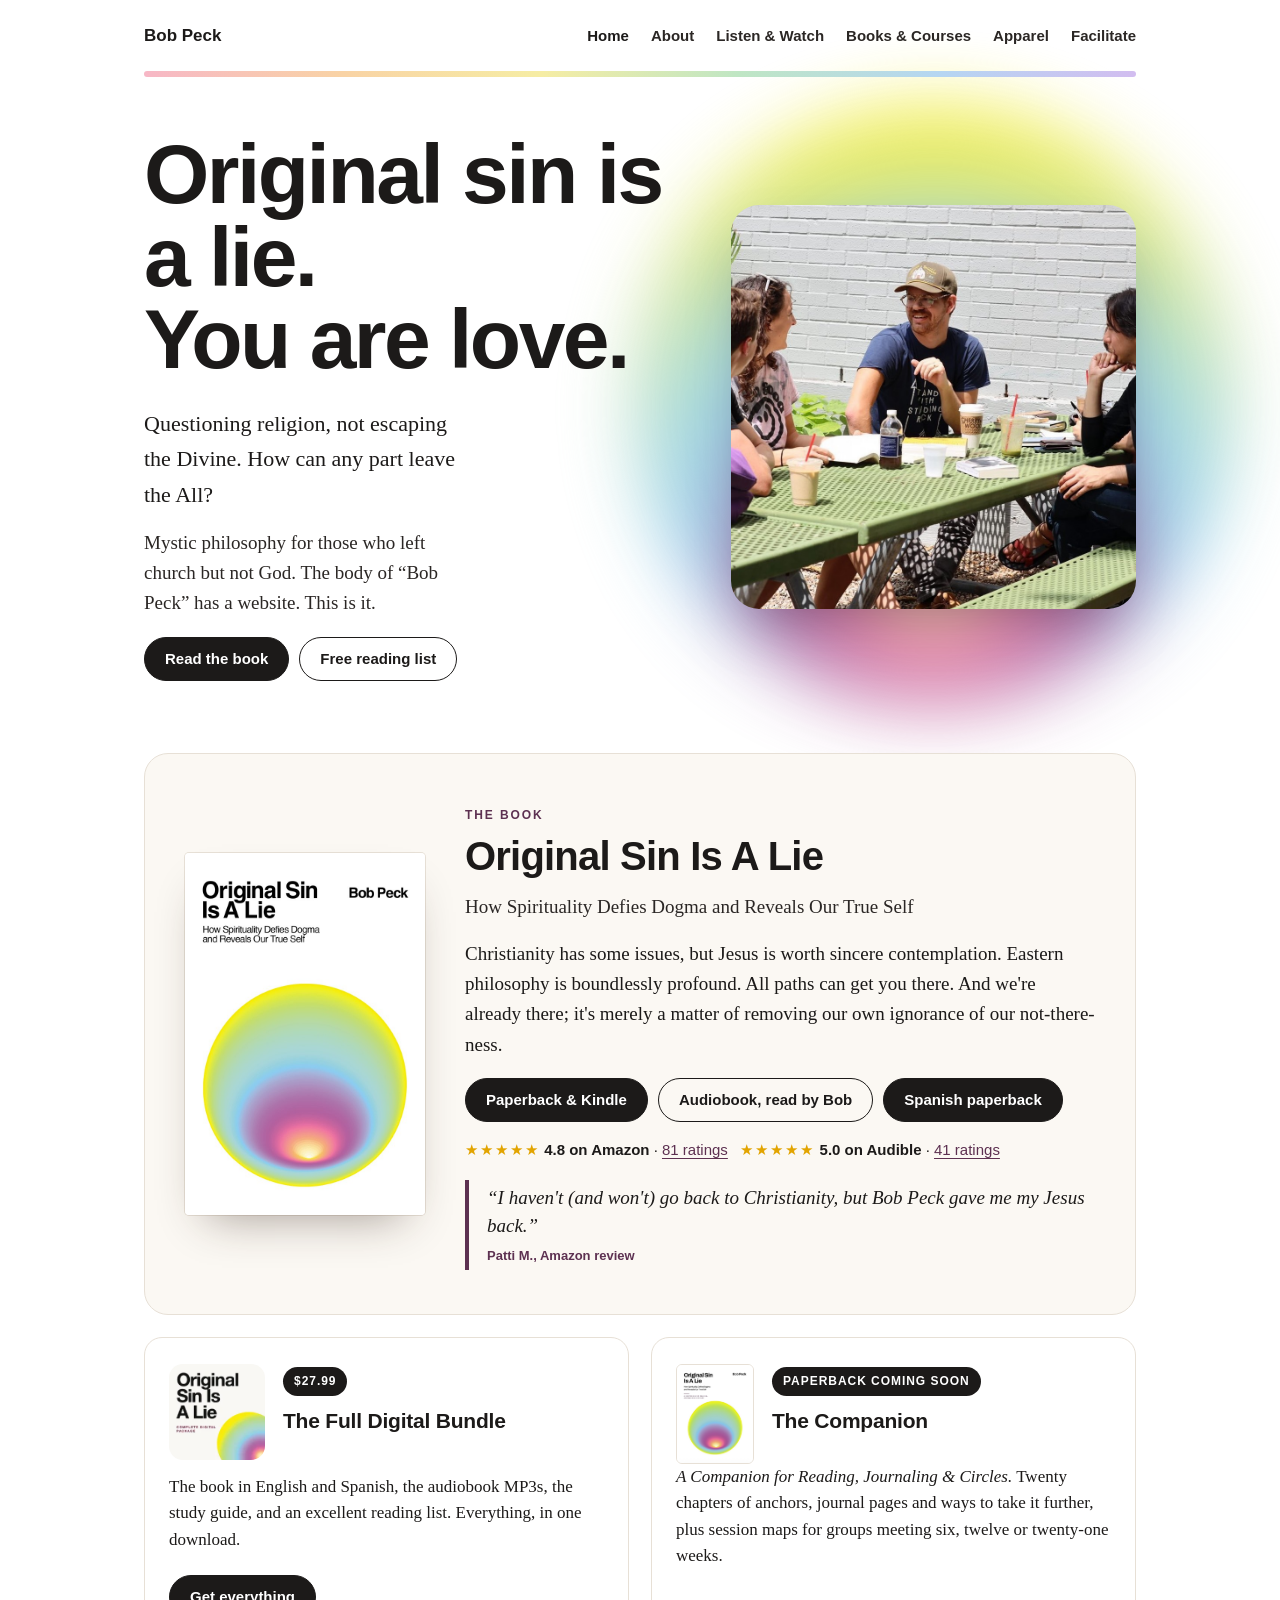
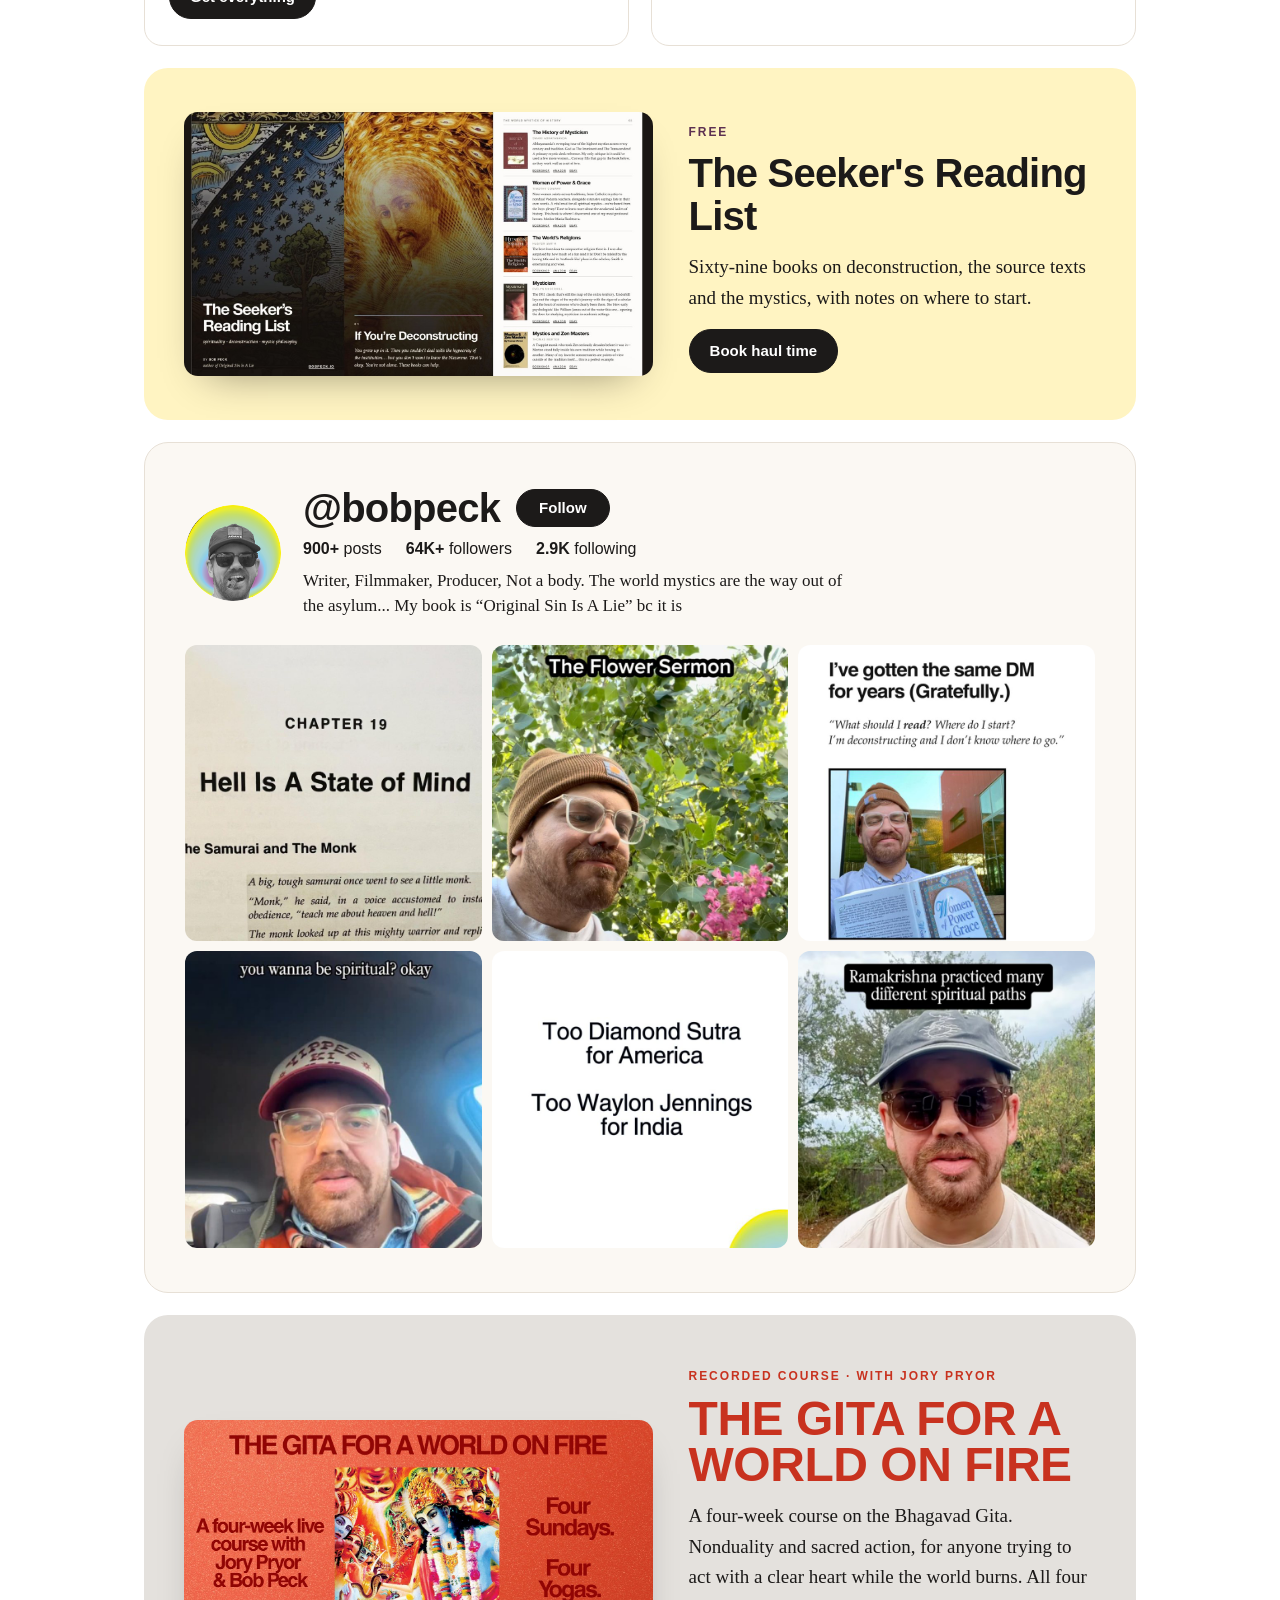
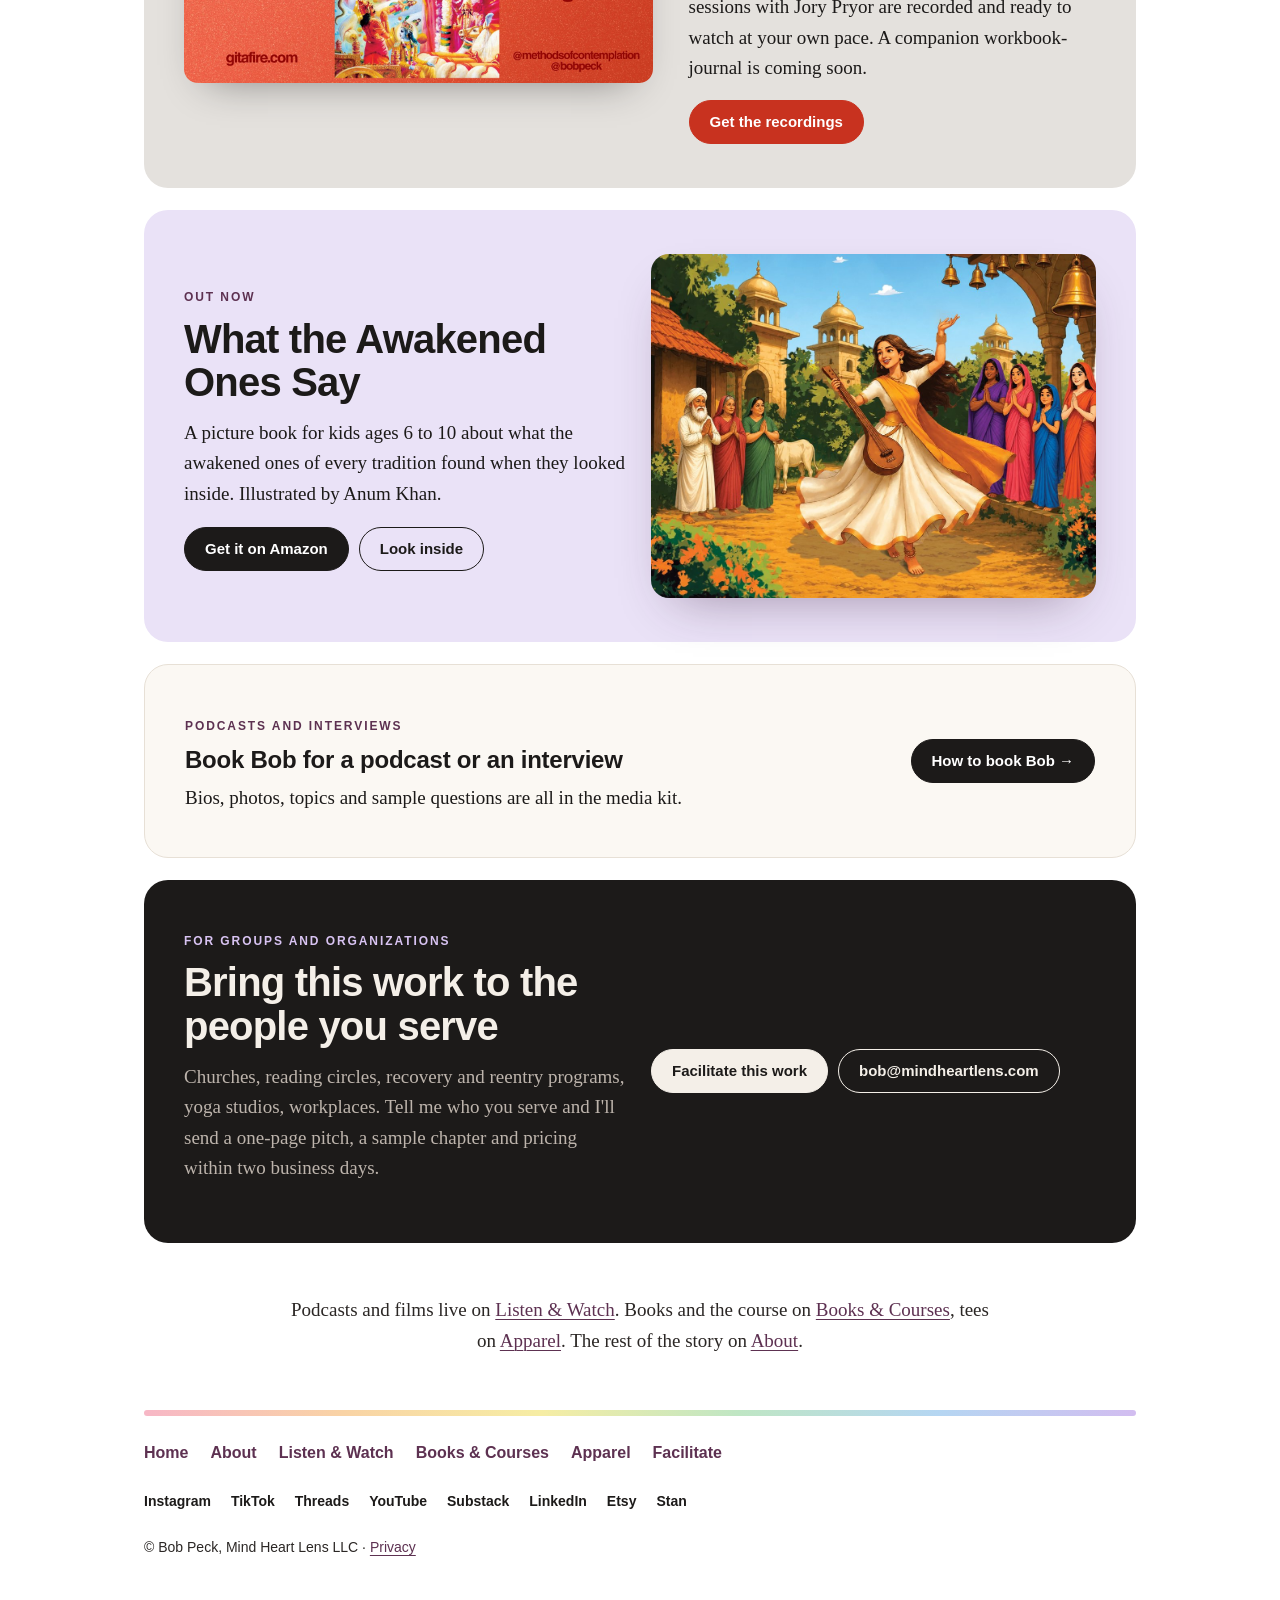
==== commit f7cf3918: "What the Awakened Ones Say is out: Amazon button on home and Books & Courses Co-Authored-By: Claude " ====
--- a/index.html
+++ b/index.html
@@ -30,7 +30,7 @@
   var a=e.target.closest&&e.target.closest('a[href]');if(!a)return;
   var h=a.hostname||'',d=null;
   if(/etsy\.com$/.test(h))d='Etsy';
-  else if(/(amazon\.com|amzn\.to|audible\.com)$/.test(h))d='Amazon';
+  else if(/(amazon\.com|amzn\.to|link\.amazon|audible\.com)$/.test(h))d='Amazon';
   else if(/stan\.store$/.test(h))d='Stan';
   else if(/substack\.com$/.test(h))d='Substack';
   if(d)fbq('trackCustom','OutboundClick',{destination:d,link_text:((a.querySelector('h3')||a).innerText||'').replace(/\s+/g,' ').trim().slice(0,80),page:location.pathname});
@@ -170,11 +170,12 @@
   <section class="band lavender" id="next">
     <div class="grid2" style="align-items:center">
       <div>
-        <span class="label">Almost here</span>
+        <span class="label">Out now</span>
         <h2>What the Awakened Ones Say</h2>
         <p>A picture book for kids ages 6 to 10 about what the awakened ones of every tradition found when they looked inside. Illustrated by Anum Khan.</p>
         <div class="btns">
-          <a class="btn solid" href="https://bobpeck.substack.com">Hear when it's out</a>
+          <a class="btn solid" href="https://link.amazon/B00AO1odj">Get it on Amazon</a>
+          <a class="btn" href="https://whattheawakenedonessay.com/">Look inside</a>
         </div>
       </div>
       <figure class="book-art"><img src="images/mirabai.jpg" alt="Illustration of the mystic poet Mirabai dancing with her tanpura as villagers look on" loading="lazy"></figure>
--- a/style.css
+++ b/style.css
@@ -370,3 +370,4 @@
   .chips{padding-bottom:24px}
 }
 @media (max-width:1040px){header.wrap{overflow-x:clip}}
+.card.product .free{color:var(--plum);font-weight:700}
